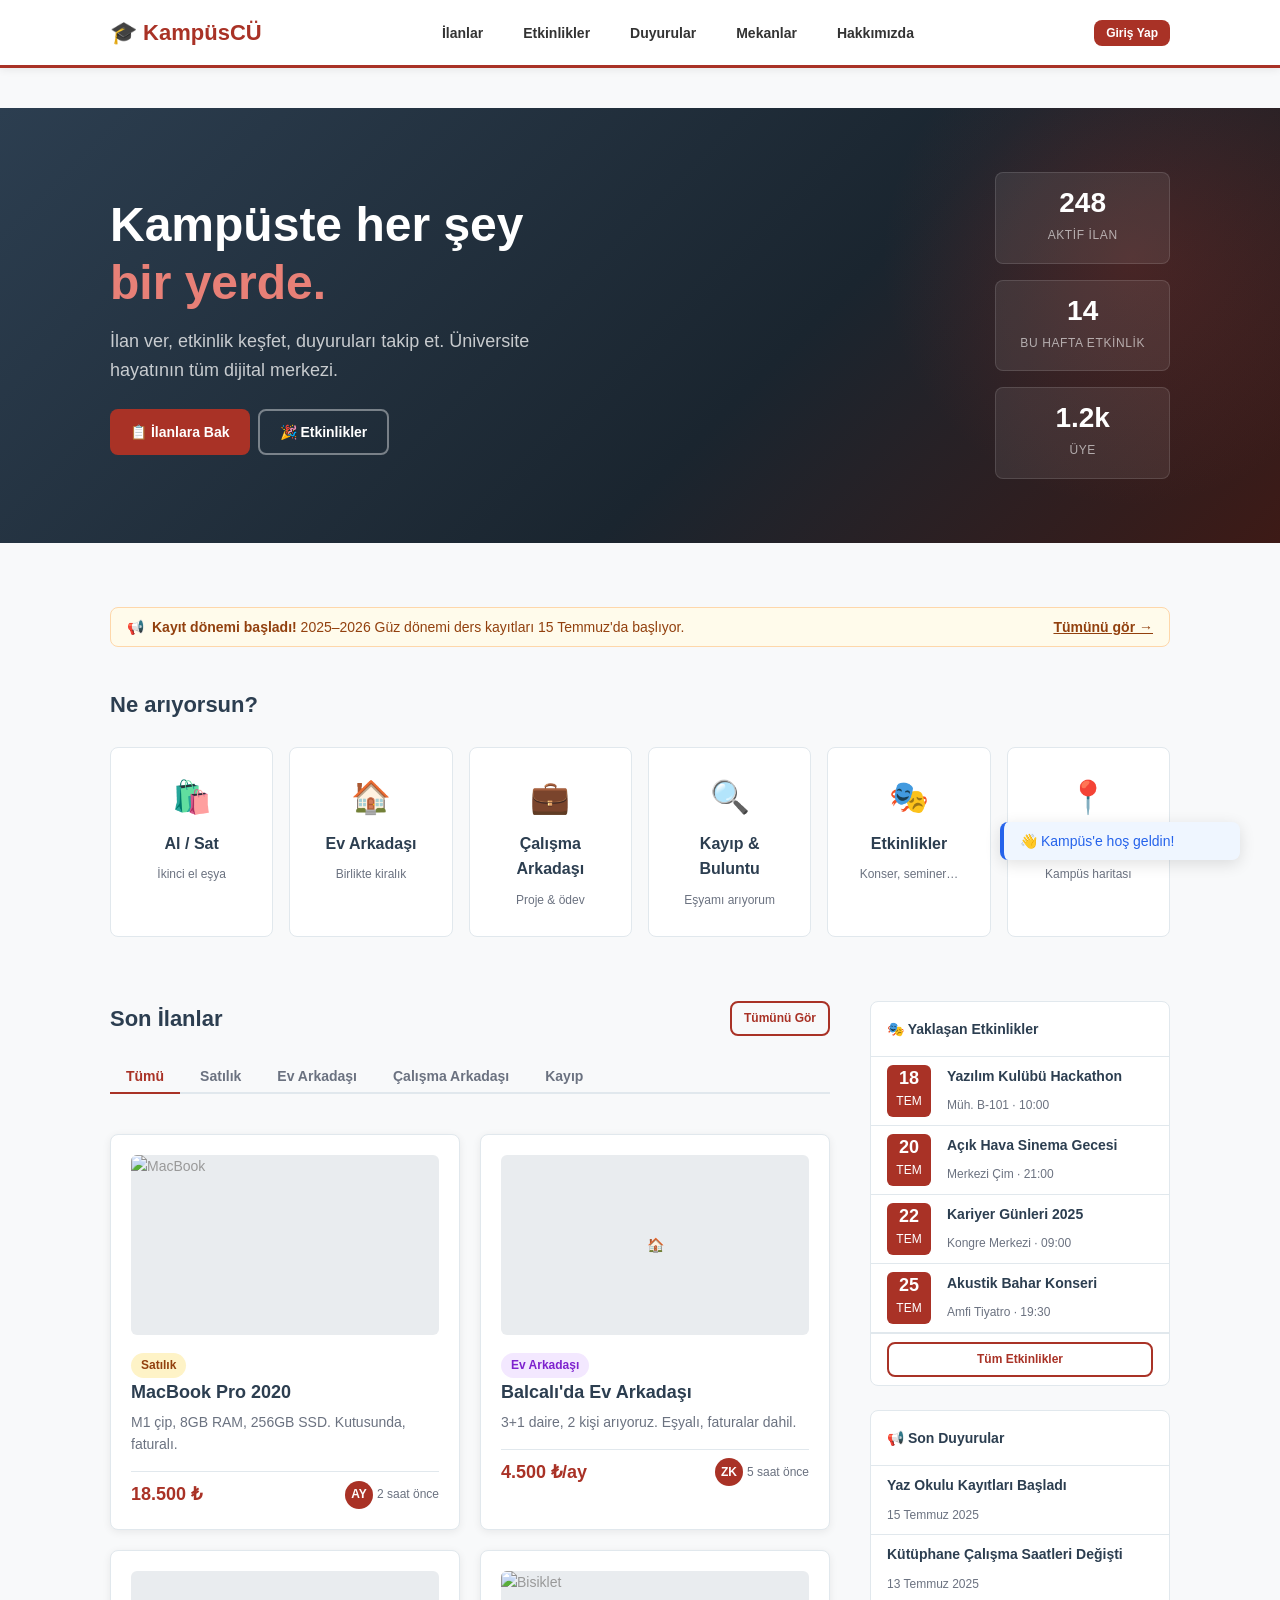
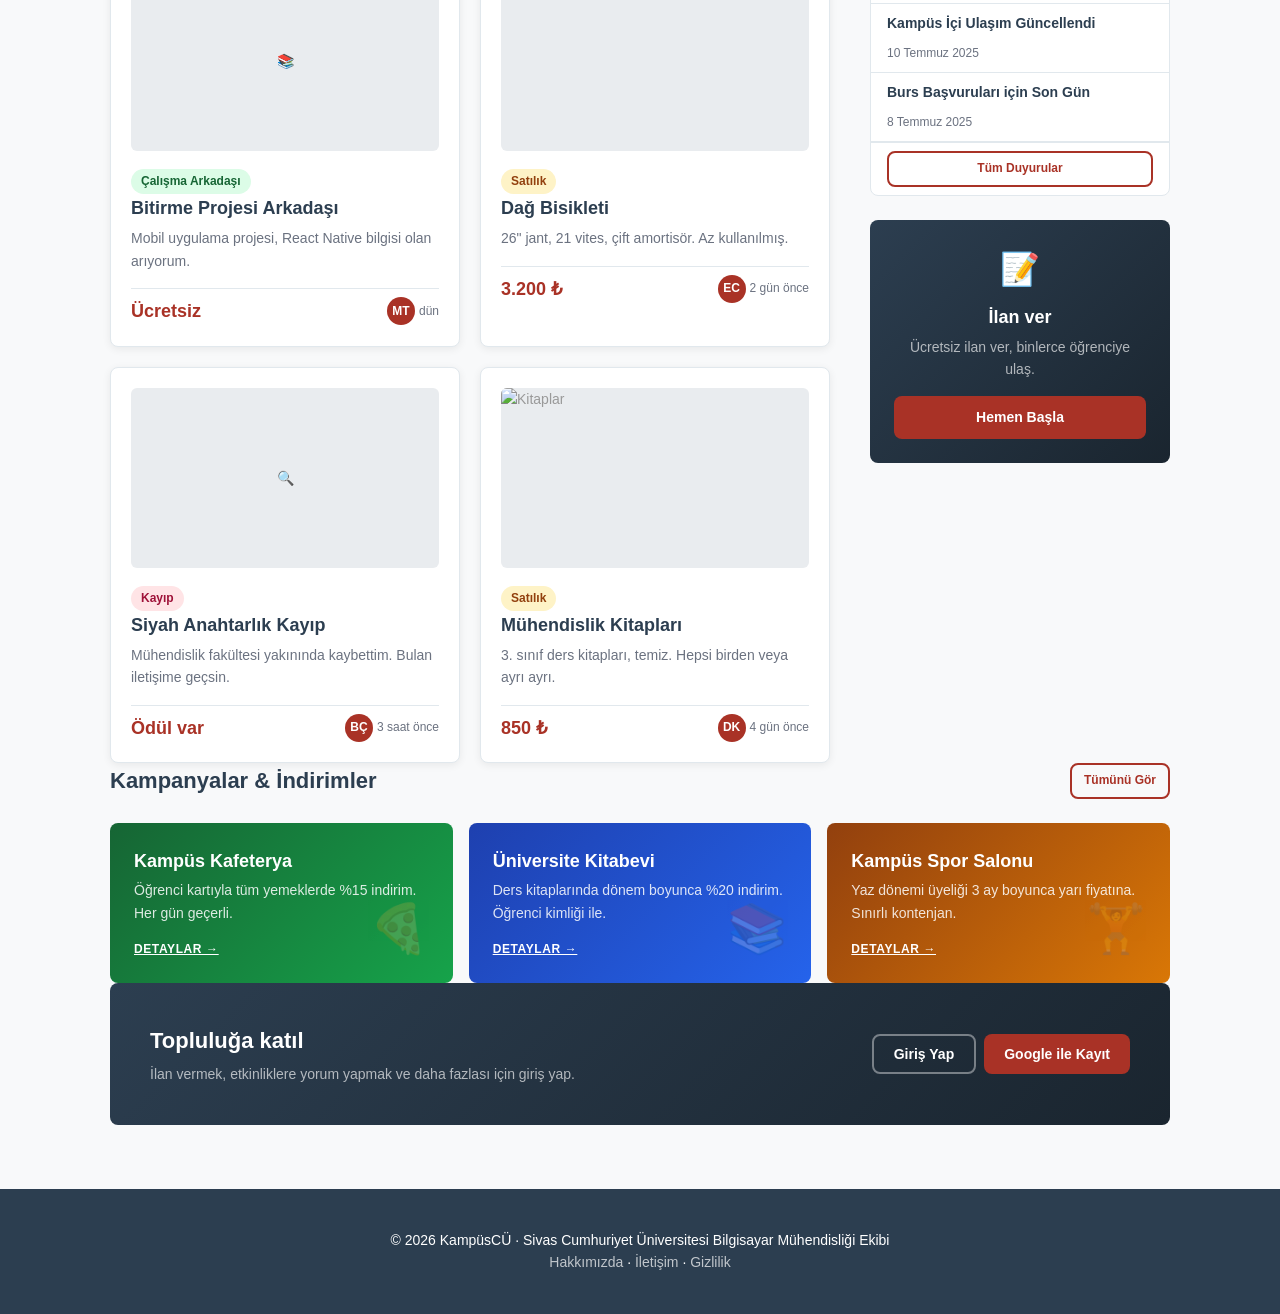
==== index.html @ 53d308a2 "Merge branch 'develop' into eren-etkinliklerSayfası" ====
<!DOCTYPE html>
<html lang="tr">
<head>
    <meta charset="UTF-8">
    <meta name="viewport" content="width=device-width, initial-scale=1.0">
    <title>Ana Sayfa — KampüsCÜ</title>

    <!-- CSS sırası önemli, değiştirme -->
    <link rel="stylesheet" href="css/variables.css">
    <link rel="stylesheet" href="css/base.css">
    <link rel="stylesheet" href="css/layout.css">
    <link rel="stylesheet" href="css/components.css">
    <link rel="stylesheet" href="css/index.css">
</head>
<body>

    <!-- ==================== NAVBAR ==================== -->
    <header class="header">
        <div class="container">
            <nav class="nav-icerik">
                <a href="index.html" class="nav-logo">🎓 KampüsCÜ</a>

                <ul class="nav-linkler" id="navMenu">
                    <li><a href="ads.html">İlanlar</a></li>
                    <li><a href="events.html">Etkinlikler</a></li>
                    <li><a href="announcements.html">Duyurular</a></li>
                    <li><a href="map.html">Mekanlar</a></li>
                    <li><a href="about.html">Hakkımızda</a></li>
                </ul>

                <!-- Giriş yapılmamış durum — auth.js bu alanı günceller -->
                <div class="nav-kullanici" id="navKullanici">
                    <button class="buton kucuk" onclick="modalAc('girisModal')">Giriş Yap</button>
                </div>

                <!-- Giriş yapılmış durum örneği (auth.js tarafından yazılır):
                <div class="nav-kullanici">
                    <div class="avatar kucuk">AY</div>
                    <a href="profile.html" class="buton ikincil kucuk">Profilim</a>
                </div>
                -->

                <button class="hamburger" id="hamburger" aria-label="Menüyü aç">☰</button>
            </nav>
        </div>
    </header>


    <!-- ==================== HERO (tam genişlik, container dışında) ==================== -->
    <section class="hero">
        <div class="container">
            <div class="hero-icerik">
                <div>
                    <h1 class="hero-baslik">
                        Kampüste her şey<br>
                        <span>bir yerde.</span>
                    </h1>
                    <p class="hero-aciklama">
                        İlan ver, etkinlik keşfet, duyuruları takip et.
                        Üniversite hayatının tüm dijital merkezi.
                    </p>
                    <div class="hero-butonlar">
                        <a href="ads.html" class="buton">📋 İlanlara Bak</a>
                        <a href="events.html" class="buton ikincil">🎉 Etkinlikler</a>
                    </div>
                </div>

                <div class="hero-istatistikler">
                    <div class="hero-stat">
                        <strong>248</strong>
                        <span>Aktif İlan</span>
                    </div>
                    <div class="hero-stat">
                        <strong>14</strong>
                        <span>Bu Hafta Etkinlik</span>
                    </div>
                    <div class="hero-stat">
                        <strong>1.2k</strong>
                        <span>Üye</span>
                    </div>
                </div>
            </div>
        </div>
    </section>


    <!-- ==================== ANA İÇERİK ==================== -->
    <main class="container">

        <!-- Duyuru bandı — önemli duyuru varsa js ile gösterilir -->
        <div class="duyuru-bandi" id="duyuruBandi">
            <span>📢</span>
            <span>
                <strong>Kayıt dönemi başladı!</strong>
                2025–2026 Güz dönemi ders kayıtları 15 Temmuz'da başlıyor.
            </span>
            <a href="announcements.html">Tümünü gör →</a>
        </div>

        <!-- ---- HIZLI ERİŞİM ---- -->
        <section>
            <div class="bolum-basligi">
                <h2>Ne arıyorsun?</h2>
            </div>

            <div class="hizli-erisim">
                <a href="ads.html?kategori=satis" class="hizli-kart">
                    <span class="hizli-kart-ikon">🛍️</span>
                    <strong class="hizli-kart-ad">Al / Sat</strong>
                    <span class="hizli-kart-aciklama">İkinci el eşya</span>
                </a>
                <a href="ads.html?kategori=ev-arkadas" class="hizli-kart">
                    <span class="hizli-kart-ikon">🏠</span>
                    <strong class="hizli-kart-ad">Ev Arkadaşı</strong>
                    <span class="hizli-kart-aciklama">Birlikte kiralık</span>
                </a>
                <a href="ads.html?kategori=is-arkadas" class="hizli-kart">
                    <span class="hizli-kart-ikon">💼</span>
                    <strong class="hizli-kart-ad">Çalışma Arkadaşı</strong>
                    <span class="hizli-kart-aciklama">Proje & ödev</span>
                </a>
                <a href="ads.html?kategori=kayip" class="hizli-kart">
                    <span class="hizli-kart-ikon">🔍</span>
                    <strong class="hizli-kart-ad">Kayıp & Buluntu</strong>
                    <span class="hizli-kart-aciklama">Eşyamı arıyorum</span>
                </a>
                <a href="events.html" class="hizli-kart">
                    <span class="hizli-kart-ikon">🎭</span>
                    <strong class="hizli-kart-ad">Etkinlikler</strong>
                    <span class="hizli-kart-aciklama">Konser, seminer…</span>
                </a>
                <a href="map.html" class="hizli-kart">
                    <span class="hizli-kart-ikon">📍</span>
                    <strong class="hizli-kart-ad">Mekanlar</strong>
                    <span class="hizli-kart-aciklama">Kampüs haritası</span>
                </a>
            </div>
        </section>

        <!-- ---- SON İLANLAR + KENAR ÇUBUĞU ---- -->
        <div class="duzey-kenar">

            <!-- SOL: SON İLANLAR -->
            <section>
                <div class="bolum-basligi">
                    <h2>Son İlanlar</h2>
                    <a href="ads.html" class="buton ikincil kucuk">Tümünü Gör</a>
                </div>

                <!-- Sekme filtresi -->
                <div class="sekme-grubu" id="ilanSekmeler">
                    <button class="sekme aktif" data-kategori="hepsi">Tümü</button>
                    <button class="sekme" data-kategori="satis">Satılık</button>
                    <button class="sekme" data-kategori="ev-arkadas">Ev Arkadaşı</button>
                    <button class="sekme" data-kategori="is-arkadas">Çalışma Arkadaşı</button>
                    <button class="sekme" data-kategori="kayip">Kayıp</button>
                </div>

                <!-- ilanlar.js bu ızgarayı Firestore'dan doldurur -->
                <div class="izgara-3" id="ilanListesi">

                    <!-- ÖRNEK: Fotoğraflı satılık -->
                    <div class="kart tiklanabilir">
                        <div class="kart-resim-alani">
                            <img src="https://placehold.co/400x200/e9ecef/999?text=Fotograf" alt="MacBook">
                        </div>
                        <span class="etiket satis">Satılık</span>
                        <h3 class="kart-baslik">MacBook Pro 2020</h3>
                        <p class="kart-metin">M1 çip, 8GB RAM, 256GB SSD. Kutusunda, faturalı.</p>
                        <div class="kart-alt">
                            <span class="fiyat-etiketi">18.500 ₺</span>
                            <div class="kart-kullanici">
                                <div class="avatar kucuk">AY</div>
                                <span class="kart-kullanici-zaman">2 saat önce</span>
                            </div>
                        </div>
                    </div>

                    <!-- ÖRNEK: Emoji placeholder'lı ev arkadaşı -->
                    <div class="kart tiklanabilir">
                        <div class="kart-resim-alani">🏠</div>
                        <span class="etiket ev-arkadas">Ev Arkadaşı</span>
                        <h3 class="kart-baslik">Balcalı'da Ev Arkadaşı</h3>
                        <p class="kart-metin">3+1 daire, 2 kişi arıyoruz. Eşyalı, faturalar dahil.</p>
                        <div class="kart-alt">
                            <span class="fiyat-etiketi">4.500 ₺/ay</span>
                            <div class="kart-kullanici">
                                <div class="avatar kucuk">ZK</div>
                                <span class="kart-kullanici-zaman">5 saat önce</span>
                            </div>
                        </div>
                    </div>

                    <!-- ÖRNEK: Çalışma arkadaşı -->
                    <div class="kart tiklanabilir">
                        <div class="kart-resim-alani">📚</div>
                        <span class="etiket is-arkadas">Çalışma Arkadaşı</span>
                        <h3 class="kart-baslik">Bitirme Projesi Arkadaşı</h3>
                        <p class="kart-metin">Mobil uygulama projesi, React Native bilgisi olan arıyorum.</p>
                        <div class="kart-alt">
                            <span class="fiyat-etiketi">Ücretsiz</span>
                            <div class="kart-kullanici">
                                <div class="avatar kucuk">MT</div>
                                <span class="kart-kullanici-zaman">dün</span>
                            </div>
                        </div>
                    </div>

                    <!-- ÖRNEK: Fotoğraflı satılık -->
                    <div class="kart tiklanabilir">
                        <div class="kart-resim-alani">
                            <img src="https://placehold.co/400x200/e9ecef/999?text=Fotograf" alt="Bisiklet">
                        </div>
                        <span class="etiket satis">Satılık</span>
                        <h3 class="kart-baslik">Dağ Bisikleti</h3>
                        <p class="kart-metin">26" jant, 21 vites, çift amortisör. Az kullanılmış.</p>
                        <div class="kart-alt">
                            <span class="fiyat-etiketi">3.200 ₺</span>
                            <div class="kart-kullanici">
                                <div class="avatar kucuk">EC</div>
                                <span class="kart-kullanici-zaman">2 gün önce</span>
                            </div>
                        </div>
                    </div>

                    <!-- ÖRNEK: Kayıp -->
                    <div class="kart tiklanabilir">
                        <div class="kart-resim-alani">🔍</div>
                        <span class="etiket kayip">Kayıp</span>
                        <h3 class="kart-baslik">Siyah Anahtarlık Kayıp</h3>
                        <p class="kart-metin">Mühendislik fakültesi yakınında kaybettim. Bulan iletişime geçsin.</p>
                        <div class="kart-alt">
                            <span class="fiyat-etiketi">Ödül var</span>
                            <div class="kart-kullanici">
                                <div class="avatar kucuk">BÇ</div>
                                <span class="kart-kullanici-zaman">3 saat önce</span>
                            </div>
                        </div>
                    </div>

                    <!-- ÖRNEK: Fotoğraflı satılık -->
                    <div class="kart tiklanabilir">
                        <div class="kart-resim-alani">
                            <img src="https://placehold.co/400x200/e9ecef/999?text=Fotograf" alt="Kitaplar">
                        </div>
                        <span class="etiket satis">Satılık</span>
                        <h3 class="kart-baslik">Mühendislik Kitapları</h3>
                        <p class="kart-metin">3. sınıf ders kitapları, temiz. Hepsi birden veya ayrı ayrı.</p>
                        <div class="kart-alt">
                            <span class="fiyat-etiketi">850 ₺</span>
                            <div class="kart-kullanici">
                                <div class="avatar kucuk">DK</div>
                                <span class="kart-kullanici-zaman">4 gün önce</span>
                            </div>
                        </div>
                    </div>

                </div><!-- /ilanListesi -->

                <!-- ilanlar.js gösterir/gizler -->
                <div class="yukleniyor" id="ilanYukleniyor" style="display:none;">
                    <div class="spinner"></div>
                </div>
                <div class="bos-durum" id="ilanBosDurum" style="display:none;">
                    <div class="bos-durum-ikon">📭</div>
                    <p>Bu kategoride henüz ilan yok.</p>
                </div>

            </section>


            <!-- SAĞ: KENAR ÇUBUĞU -->
            <aside class="kenar-cubugu">

                <!-- Yaklaşan etkinlikler -->
                <div class="kenar-blok">
                    <div class="kenar-blok-baslik">🎭 Yaklaşan Etkinlikler</div>

                    <a href="events.html" class="etkinlik-satir">
                        <div class="etkinlik-tarih-kutu">
                            <strong>18</strong><span>Tem</span>
                        </div>
                        <div class="etkinlik-bilgi">
                            <strong>Yazılım Kulübü Hackathon</strong>
                            <span>Müh. B-101 · 10:00</span>
                        </div>
                    </a>
                    <a href="events.html" class="etkinlik-satir">
                        <div class="etkinlik-tarih-kutu">
                            <strong>20</strong><span>Tem</span>
                        </div>
                        <div class="etkinlik-bilgi">
                            <strong>Açık Hava Sinema Gecesi</strong>
                            <span>Merkezi Çim · 21:00</span>
                        </div>
                    </a>
                    <a href="events.html" class="etkinlik-satir">
                        <div class="etkinlik-tarih-kutu">
                            <strong>22</strong><span>Tem</span>
                        </div>
                        <div class="etkinlik-bilgi">
                            <strong>Kariyer Günleri 2025</strong>
                            <span>Kongre Merkezi · 09:00</span>
                        </div>
                    </a>
                    <a href="events.html" class="etkinlik-satir">
                        <div class="etkinlik-tarih-kutu">
                            <strong>25</strong><span>Tem</span>
                        </div>
                        <div class="etkinlik-bilgi">
                            <strong>Akustik Bahar Konseri</strong>
                            <span>Amfi Tiyatro · 19:30</span>
                        </div>
                    </a>

                    <div class="kenar-blok-alt">
                        <a href="events.html" class="buton ikincil tam kucuk">Tüm Etkinlikler</a>
                    </div>
                </div>

                <!-- Son duyurular -->
                <div class="kenar-blok">
                    <div class="kenar-blok-baslik">📢 Son Duyurular</div>

                    <a href="announcements.html" class="duyuru-satir">
                        <strong>Yaz Okulu Kayıtları Başladı</strong>
                        <time>15 Temmuz 2025</time>
                    </a>
                    <a href="announcements.html" class="duyuru-satir">
                        <strong>Kütüphane Çalışma Saatleri Değişti</strong>
                        <time>13 Temmuz 2025</time>
                    </a>
                    <a href="announcements.html" class="duyuru-satir">
                        <strong>Kampüs İçi Ulaşım Güncellendi</strong>
                        <time>10 Temmuz 2025</time>
                    </a>
                    <a href="announcements.html" class="duyuru-satir">
                        <strong>Burs Başvuruları için Son Gün</strong>
                        <time>8 Temmuz 2025</time>
                    </a>

                    <div class="kenar-blok-alt">
                        <a href="announcements.html" class="buton ikincil tam kucuk">Tüm Duyurular</a>
                    </div>
                </div>

                <!-- İlan ver CTA -->
                <div class="kenar-cta">
                    <div class="kenar-cta-ikon">📝</div>
                    <h3>İlan ver</h3>
                    <p>Ücretsiz ilan ver, binlerce öğrenciye ulaş.</p>
                    <a href="ads.html" class="buton tam">Hemen Başla</a>
                </div>

            </aside>

        </div><!-- /duzey-kenar -->


        <!-- ---- KAMPANYALAR & İNDİRİMLER ---- -->
        <section>
            <div class="bolum-basligi">
                <h2>Kampanyalar & İndirimler</h2>
                <a href="announcements.html?kategori=indirim" class="buton ikincil kucuk">Tümünü Gör</a>
            </div>

            <div class="kampanya-izgarasi">
                <div class="kampanya-kart yesil" data-emoji="🍕">
                    <div>
                        <strong>Kampüs Kafeterya</strong>
                        <p>Öğrenci kartıyla tüm yemeklerde %15 indirim. Her gün geçerli.</p>
                    </div>
                    <a href="announcements.html">Detaylar →</a>
                </div>
                <div class="kampanya-kart mavi" data-emoji="📚">
                    <div>
                        <strong>Üniversite Kitabevi</strong>
                        <p>Ders kitaplarında dönem boyunca %20 indirim. Öğrenci kimliği ile.</p>
                    </div>
                    <a href="announcements.html">Detaylar →</a>
                </div>
                <div class="kampanya-kart turuncu" data-emoji="🏋️">
                    <div>
                        <strong>Kampüs Spor Salonu</strong>
                        <p>Yaz dönemi üyeliği 3 ay boyunca yarı fiyatına. Sınırlı kontenjan.</p>
                    </div>
                    <a href="announcements.html">Detaylar →</a>
                </div>
            </div>
        </section>


        <!-- ---- GİRİŞ YAPILMAMIŞ BANNER ---- -->
        <!-- auth.js giriş yapılınca: document.getElementById('girisBanner').style.display = 'none' -->
        <div class="giris-banner" id="girisBanner">
            <div>
                <h3>Topluluğa katıl</h3>
                <p>İlan vermek, etkinliklere yorum yapmak ve daha fazlası için giriş yap.</p>
            </div>
            <div class="giris-banner-butonlar">
                <button class="buton ikincil" onclick="modalAc('girisModal')">Giriş Yap</button>
                <button class="buton" onclick="modalAc('girisModal')">Google ile Kayıt</button>
            </div>
        </div>

    </main>


    <!-- ==================== FOOTER ==================== -->
    <footer class="footer">
        <div class="container">
            <p>© 2026 KampüsCÜ · Sivas Cumhuriyet Üniversitesi Bilgisayar Mühendisliği Ekibi</p>
            <p>
                <a href="about.html">Hakkımızda</a> ·
                <a href="#">İletişim</a> ·
                <a href="#">Gizlilik</a>
            </p>
        </div>
    </footer>


    <!-- Toast kapsayıcısı — ui.js kullanır -->
    <div class="toast-kapsayici" id="toastKapsayici"></div>


    <!-- ==================== GİRİŞ MODALİ ==================== -->
    <div class="modal-arkaplan" id="girisModal">
        <div class="modal-kutu">
            <button class="modal-kapat" onclick="modalKapat('girisModal')">✕</button>

            <h2>Giriş Yap</h2>
            <p class="kart-metin">Kampüs topluluğuna katıl</p>

            <button class="buton tam" id="googleGirisBtn">
                🔵 Google ile Devam Et
            </button>

            <p class="kart-metin" style="text-align:center; margin: var(--space-md) 0;">
                veya e-posta ile
            </p>

            <div class="form-alani">
                <label for="girisEmail">E-posta</label>
                <input type="email" id="girisEmail" placeholder="ornek@cu.edu.tr">
            </div>
            <div class="form-alani">
                <label for="girisSifre">Şifre</label>
                <input type="password" id="girisSifre" placeholder="••••••••">
            </div>

            <button class="buton tam" id="emailGirisBtn">Giriş Yap</button>

        </div>
    </div>


    <!-- ==================== JS ==================== -->
    <script src="js/firebase-config.js"></script>
    <script src="js/auth.js"></script>
    <script src="js/ui.js"></script>
    <script src="js/ilanlar.js"></script>

    <script>
        /* Hamburger — tüm sayfalarda aynı */
        document.getElementById('hamburger').addEventListener('click', () => {
            document.getElementById('navMenu').classList.toggle('acik');
        });

        /* Modal yardımcıları — ui.js hazır olunca oraya taşı */
        function modalAc(id) {
            document.getElementById(id).classList.add('acik');
        }
        function modalKapat(id) {
            document.getElementById(id).classList.remove('acik');
        }
        document.querySelectorAll('.modal-arkaplan').forEach(modal => {
            modal.addEventListener('click', function(e) {
                if (e.target === this) modalKapat(this.id);
            });
        });

        /* Sekme filtresi — ilanlar.js hazır olunca oraya taşı */
        document.querySelectorAll('#ilanSekmeler .sekme').forEach(sekme => {
            sekme.addEventListener('click', function() {
                document.querySelectorAll('#ilanSekmeler .sekme')
                    .forEach(s => s.classList.remove('aktif'));
                this.classList.add('aktif');
                /* ilanlar.js: filtrele(this.dataset.kategori) */
            });
        });

        /* Toast örneği — ui.js hazır olunca: toast('Hoş geldin!', 'bilgi') */
        window.addEventListener('load', () => {
            setTimeout(() => {
                const kapsayici = document.getElementById('toastKapsayici');
                const toast = document.createElement('div');
                toast.className = 'toast bilgi';
                toast.textContent = '👋 Kampüs\'e hoş geldin!';
                kapsayici.appendChild(toast);
                setTimeout(() => toast.remove(), 3500);
            }, 800);
        });
    </script>

</body>
</html>
---- css/variables.css ----
/* ============================================================
   variables.css — Tüm ekip buradan beslenecek, başka yerde
   sabit renk/boyut/boşluk değeri YAZILMAZ.
   ============================================================ */

:root {

    /* --- 1. RENK PALETİ --- */
    --ana-renk:          #A93226;   /* CÜ kırmızısı — buton, link, vurgu */
    --ana-renk-hover:    #8B1A10;   /* Hover durumu için koyu tonu */
    --koyu-renk:         #2C3E50;   /* Başlıklar ve footer */
    --metin-renk:        #333333;   /* Gövde metni */
    --metin-soluk:       #6B7280;   /* İkincil / yardımcı metin */
    --arkaplan:          #F8F9FA;   /* Sayfa arka planı */
    --kutu-arkaplan:     #FFFFFF;   /* Kart ve form arka planı */
    --kenarlik-renk:     #E1E8ED;   /* Çizgiler ve input kenarlıkları */

    /* Durum renkleri */
    --basari:            #16A34A;
    --hata:              #DC2626;
    --uyari:             #D97706;
    --bilgi:             #2563EB;

    /* Durum arka planları (toast/alert için) */
    --basari-bg:         #F0FDF4;
    --hata-bg:           #FEF2F2;
    --uyari-bg:          #FFFBEB;
    --bilgi-bg:          #EFF6FF;

    /* --- 2. TİPOGRAFİ SCALE --- */
    --text-xs:           0.75rem;   /* 12px — küçük etiket, zaman damgası */
    --text-sm:           0.875rem;  /* 14px — yardımcı metin, placeholder */
    --text-base:         1rem;      /* 16px — gövde metni */
    --text-lg:           1.125rem;  /* 18px — kart başlığı */
    --text-xl:           1.375rem;  /* 22px — bölüm başlığı */
    --text-2xl:          1.75rem;   /* 28px — sayfa başlığı */

    /* --- 3. BOŞLUK SCALE --- */
    --space-xs:          4px;
    --space-sm:          8px;
    --space-md:          16px;
    --space-lg:          24px;
    --space-xl:          40px;
    --space-2xl:         64px;

    /* --- 4. ÖLÇÜLER --- */
    --max-genislik:      1100px;
    --kutu-yari-cap:     8px;
    --standart-bosluk:   20px;      /* Geriye dönük uyumluluk için korundu */

    /* --- 5. EFEKTLER --- */
    --hafif-golge:       0 2px 8px rgba(0, 0, 0, 0.07);
    --orta-golge:        0 4px 16px rgba(0, 0, 0, 0.12);

    /* --- 6. GEÇİŞLER --- */
    --gecis:             0.2s ease;
}
---- css/base.css ----
/* ============================================================
   base.css — Reset ve global element stilleri
   ============================================================ */

* {
    margin: 0;
    padding: 0;
    box-sizing: border-box;
}

body {
    font-family: 'Segoe UI', Tahoma, Geneva, Verdana, sans-serif;
    background-color: var(--arkaplan);
    color: var(--metin-renk);
    font-size: var(--text-base);
    line-height: 1.6;
}

h1 { font-size: var(--text-2xl); color: var(--koyu-renk); margin-bottom: var(--space-sm); }
h2 { font-size: var(--text-xl);  color: var(--koyu-renk); margin-bottom: var(--space-sm); }
h3 { font-size: var(--text-lg);  color: var(--koyu-renk); margin-bottom: var(--space-sm); }

a {
    color: var(--ana-renk);
    text-decoration: none;
    transition: opacity var(--gecis);
}

a:hover {
    opacity: 0.75;
}

ul {
    list-style: none;
}

img {
    max-width: 100%;
    display: block;
}
---- css/layout.css ----
/* ============================================================
   layout.css — Navbar, Footer, Container, Grid yapıları
   ============================================================ */

/* --- CONTAINER --- */
.container {
    max-width: var(--max-genislik);
    margin: 0 auto;
    padding: 0 var(--standart-bosluk);
}

/* --- HEADER / NAVBAR --- */
.header {
    background-color: var(--kutu-arkaplan);
    border-bottom: 3px solid var(--ana-renk);
    padding: 15px 0;
    margin-bottom: var(--space-xl);
    box-shadow: var(--hafif-golge);
    position: sticky;
    top: 0;
    z-index: 100;
}

.nav-icerik {
    display: flex;
    justify-content: space-between;
    align-items: center;
    gap: var(--space-lg);
}

.nav-logo {
    font-size: var(--text-xl);
    font-weight: 700;
    color: var(--ana-renk);
    text-decoration: none;
}

.nav-linkler {
    display: flex;
    gap: var(--space-lg);
    align-items: center;
}

.nav-linkler a {
    color: var(--metin-renk);
    font-size: var(--text-sm);
    font-weight: 600;
    padding: var(--space-xs) var(--space-sm);
    border-radius: var(--kutu-yari-cap);
    transition: background-color var(--gecis), color var(--gecis);
}

.nav-linkler a:hover,
.nav-linkler a.aktif {
    background-color: var(--arkaplan);
    color: var(--ana-renk);
    opacity: 1;
}

.nav-kullanici {
    display: flex;
    align-items: center;
    gap: var(--space-sm);
}

/* --- FOOTER --- */
.footer {
    background-color: var(--koyu-renk);
    color: white;
    text-align: center;
    padding: var(--space-xl) 0;
    margin-top: var(--space-2xl);
    font-size: var(--text-sm);
}

.footer a {
    color: rgba(255, 255, 255, 0.7);
}

.footer a:hover {
    color: white;
    opacity: 1;
}

/* --- SAYFA BAŞLIĞI ALANI --- */
.sayfa-basligi {
    margin-bottom: var(--space-xl);
}

.sayfa-basligi h1 {
    margin-bottom: var(--space-xs);
}

.sayfa-basligi p {
    color: var(--metin-soluk);
    font-size: var(--text-sm);
}

/* --- IZGARA SİSTEMİ --- */

/* 3'lü kart ızgarası — ilanlar, etkinlikler */
.izgara-3 {
    display: grid;
    grid-template-columns: repeat(auto-fit, minmax(280px, 1fr));
    gap: var(--standart-bosluk);
}

/* 2'li ızgara — duyurular */
.izgara-2 {
    display: grid;
    grid-template-columns: repeat(auto-fit, minmax(360px, 1fr));
    gap: var(--standart-bosluk);
}

/* Yan yana iki kolon: içerik + kenar çubuğu */
.duzey-kenar {
    display: grid;
    grid-template-columns: 1fr 300px;
    gap: var(--space-xl);
    align-items: start;
}

/* Eski isim, geriye dönük uyumluluk */
.ilan-izgarasi {
    display: grid;
    grid-template-columns: repeat(auto-fit, minmax(280px, 1fr));
    gap: var(--standart-bosluk);
}

/* --- RESPONSIVE --- */
@media (max-width: 768px) {
    .nav-linkler {
        display: none; /* Mobil menü JS ile açılır */
    }

    .nav-linkler.acik {
        display: flex;
        flex-direction: column;
        position: absolute;
        top: 100%;
        left: 0;
        right: 0;
        background-color: var(--kutu-arkaplan);
        padding: var(--space-md);
        box-shadow: var(--orta-golge);
        border-top: 1px solid var(--kenarlik-renk);
    }

    .duzey-kenar {
        grid-template-columns: 1fr;
    }

    .hamburger {
        display: block;
    }
}

/* Hamburger butonu masaüstünde gizli */
.hamburger {
    display: none;
    background: none;
    border: none;
    cursor: pointer;
    font-size: var(--text-xl);
    color: var(--metin-renk);
}
---- css/components.css ----
/* ============================================================
   components.css — Paylaşılan bileşenler
   Yeni bileşen eklemek için ekip lideriyle konuş.
   ============================================================ */


/* ---- 1. KART ---- */
.kart {
    background-color: var(--kutu-arkaplan);
    border-radius: var(--kutu-yari-cap);
    padding: var(--standart-bosluk);
    box-shadow: var(--hafif-golge);
    border: 1px solid var(--kenarlik-renk);
    transition: box-shadow var(--gecis), transform var(--gecis);
}

.kart:hover {
    box-shadow: var(--orta-golge);
    transform: translateY(-2px);
}

/* Tıklanabilir kart */
.kart.tiklanabilir {
    cursor: pointer;
}

/* Resim alanı — fotoğraf yoksa gri placeholder gösterir */
.kart-resim-alani {
    width: 100%;
    height: 180px;
    background-color: #E9ECEF;
    border-radius: calc(var(--kutu-yari-cap) - 2px);
    margin-bottom: var(--space-md);
    display: flex;
    align-items: center;
    justify-content: center;
    color: #999;
    font-size: var(--text-sm);
    overflow: hidden;
}

.kart-resim-alani img {
    width: 100%;
    height: 100%;
    object-fit: cover;
}

.kart-baslik {
    font-size: var(--text-lg);
    font-weight: 600;
    color: var(--koyu-renk);
    margin-bottom: var(--space-xs);
}

.kart-metin {
    font-size: var(--text-sm);
    color: var(--metin-soluk);
    margin-bottom: var(--space-sm);
}

.kart-alt {
    display: flex;
    justify-content: space-between;
    align-items: center;
    margin-top: var(--space-md);
    padding-top: var(--space-sm);
    border-top: 1px solid var(--kenarlik-renk);
}

.fiyat-etiketi {
    font-size: var(--text-lg);
    font-weight: 700;
    color: var(--ana-renk);
}


/* ---- 2. BUTON ---- */
.buton {
    display: inline-flex;
    align-items: center;
    justify-content: center;
    gap: var(--space-xs);
    background-color: var(--ana-renk);
    color: white;
    padding: 10px 20px;
    border: none;
    border-radius: var(--kutu-yari-cap);
    cursor: pointer;
    font-weight: 600;
    font-size: var(--text-sm);
    font-family: inherit;
    transition: background-color var(--gecis);
    text-decoration: none;
}

.buton:hover {
    background-color: var(--ana-renk-hover);
    color: white;
    opacity: 1;
}

/* Tam genişlik */
.buton.tam {
    width: 100%;
}

/* İkincil / outline */
.buton.ikincil {
    background-color: transparent;
    color: var(--ana-renk);
    border: 2px solid var(--ana-renk);
}

.buton.ikincil:hover {
    background-color: var(--ana-renk);
    color: white;
}

/* Soluk / tehlike */
.buton.tehlike {
    background-color: var(--hata);
}

.buton.tehlike:hover {
    background-color: #B91C1C;
}

/* Küçük buton */
.buton.kucuk {
    padding: 6px 12px;
    font-size: var(--text-xs);
}


/* ---- 3. FORM ---- */
.form-alani {
    margin-bottom: var(--space-md);
}

.form-alani label {
    display: block;
    font-weight: 600;
    font-size: var(--text-sm);
    margin-bottom: var(--space-xs);
    color: var(--koyu-renk);
}

.form-alani input,
.form-alani select,
.form-alani textarea {
    width: 100%;
    padding: 10px 14px;
    border: 1px solid var(--kenarlik-renk);
    border-radius: var(--kutu-yari-cap);
    font-family: inherit;
    font-size: var(--text-base);
    color: var(--metin-renk);
    background-color: var(--kutu-arkaplan);
    transition: border-color var(--gecis);
    outline: none;
}

.form-alani input:focus,
.form-alani select:focus,
.form-alani textarea:focus {
    border-color: var(--ana-renk);
}

.form-alani textarea {
    resize: vertical;
    min-height: 100px;
}

/* Hata durumu */
.form-alani.hata input,
.form-alani.hata select,
.form-alani.hata textarea {
    border-color: var(--hata);
}

.form-alani .hata-mesaj {
    font-size: var(--text-xs);
    color: var(--hata);
    margin-top: var(--space-xs);
}


/* ---- 4. ETİKET (BADGE) ---- */
.etiket {
    display: inline-block;
    padding: 3px 10px;
    border-radius: 20px;
    font-size: var(--text-xs);
    font-weight: 600;
}

.etiket.satis      { background-color: #FEF3C7; color: #92400E; }
.etiket.kiralik    { background-color: #E0F2FE; color: #0369A1; }
.etiket.ev-arkadas { background-color: #F3E8FF; color: #7E22CE; }
.etiket.is-arkadas { background-color: #DCFCE7; color: #166534; }
.etiket.kayip      { background-color: #FFE4E6; color: #9F1239; }
.etiket.etkinlik   { background-color: #FFF7ED; color: #C2410C; }
.etiket.duyuru     { background-color: #EFF6FF; color: #1E40AF; }
.etiket.indirim    { background-color: #F0FDF4; color: #15803D; }


/* ---- 5. AVATAR ---- */
.avatar {
    width: 40px;
    height: 40px;
    border-radius: 50%;
    background-color: var(--ana-renk);
    color: white;
    display: flex;
    align-items: center;
    justify-content: center;
    font-weight: 700;
    font-size: var(--text-sm);
    overflow: hidden;
    flex-shrink: 0;
}

.avatar img {
    width: 100%;
    height: 100%;
    object-fit: cover;
}

.avatar.kucuk {
    width: 28px;
    height: 28px;
    font-size: var(--text-xs);
}

.avatar.buyuk {
    width: 60px;
    height: 60px;
    font-size: var(--text-xl);
}


/* ---- 6. SEKME (TAB) ---- */
.sekme-grubu {
    display: flex;
    gap: var(--space-xs);
    border-bottom: 2px solid var(--kenarlik-renk);
    margin-bottom: var(--space-xl);
    flex-wrap: wrap;
}

.sekme {
    padding: var(--space-sm) var(--space-md);
    background: none;
    border: none;
    font-family: inherit;
    font-size: var(--text-sm);
    font-weight: 600;
    color: var(--metin-soluk);
    cursor: pointer;
    border-bottom: 2px solid transparent;
    margin-bottom: -2px;
    transition: color var(--gecis), border-color var(--gecis);
}

.sekme:hover {
    color: var(--koyu-renk);
}

.sekme.aktif {
    color: var(--ana-renk);
    border-bottom-color: var(--ana-renk);
}


/* ---- 7. MODAL ---- */
.modal-arkaplan {
    display: none;
    position: fixed;
    inset: 0;
    background-color: rgba(0, 0, 0, 0.45);
    z-index: 200;
    align-items: center;
    justify-content: center;
    padding: var(--space-md);
}

.modal-arkaplan.acik {
    display: flex;
}

.modal-kutu {
    background-color: var(--kutu-arkaplan);
    border-radius: calc(var(--kutu-yari-cap) * 2);
    padding: var(--space-xl);
    width: 100%;
    max-width: 500px;
    max-height: 90vh;
    overflow-y: auto;
    position: relative;
    box-shadow: var(--orta-golge);
}

.modal-kapat {
    position: absolute;
    top: var(--space-md);
    right: var(--space-md);
    background: none;
    border: none;
    font-size: var(--text-xl);
    cursor: pointer;
    color: var(--metin-soluk);
    line-height: 1;
}

.modal-kapat:hover {
    color: var(--metin-renk);
}


/* ---- 8. TOAST BİLDİRİMİ ---- */
.toast-kapsayici {
    position: fixed;
    bottom: var(--space-xl);
    right: var(--space-xl);
    z-index: 300;
    display: flex;
    flex-direction: column;
    gap: var(--space-sm);
}

.toast {
    display: flex;
    align-items: center;
    gap: var(--space-sm);
    padding: var(--space-sm) var(--space-md);
    border-radius: var(--kutu-yari-cap);
    font-size: var(--text-sm);
    font-weight: 500;
    box-shadow: var(--orta-golge);
    animation: toast-gir 0.3s ease;
    min-width: 240px;
    max-width: 360px;
}

.toast.basari { background-color: var(--basari-bg); color: var(--basari); border-left: 4px solid var(--basari); }
.toast.hata   { background-color: var(--hata-bg);   color: var(--hata);   border-left: 4px solid var(--hata);   }
.toast.uyari  { background-color: var(--uyari-bg);  color: var(--uyari);  border-left: 4px solid var(--uyari);  }
.toast.bilgi  { background-color: var(--bilgi-bg);  color: var(--bilgi);  border-left: 4px solid var(--bilgi);  }

@keyframes toast-gir {
    from { opacity: 0; transform: translateX(20px); }
    to   { opacity: 1; transform: translateX(0);    }
}


/* ---- 9. ARAMA ÇUBUĞU ---- */
.arama-kutusu {
    display: flex;
    align-items: center;
    border: 1px solid var(--kenarlik-renk);
    border-radius: var(--kutu-yari-cap);
    overflow: hidden;
    background-color: var(--kutu-arkaplan);
    transition: border-color var(--gecis);
}

.arama-kutusu:focus-within {
    border-color: var(--ana-renk);
}

.arama-kutusu input {
    border: none;
    padding: 10px 14px;
    font-family: inherit;
    font-size: var(--text-sm);
    flex: 1;
    outline: none;
    background: transparent;
}

.arama-kutusu button {
    background-color: var(--ana-renk);
    border: none;
    color: white;
    padding: 10px 16px;
    cursor: pointer;
    font-size: var(--text-base);
    transition: background-color var(--gecis);
}

.arama-kutusu button:hover {
    background-color: var(--ana-renk-hover);
}


/* ---- 10. BOŞ DURUM ---- */
.bos-durum {
    text-align: center;
    padding: var(--space-2xl) var(--space-lg);
    color: var(--metin-soluk);
}

.bos-durum-ikon {
    font-size: 3rem;
    margin-bottom: var(--space-md);
}

.bos-durum p {
    font-size: var(--text-base);
}


/* ---- 11. YÜKLENİYOR SPİNNER ---- */
.yukleniyor {
    display: flex;
    justify-content: center;
    align-items: center;
    padding: var(--space-2xl);
}

.spinner {
    width: 36px;
    height: 36px;
    border: 3px solid var(--kenarlik-renk);
    border-top-color: var(--ana-renk);
    border-radius: 50%;
    animation: don 0.7s linear infinite;
}

@keyframes don {
    to { transform: rotate(360deg); }
}


/* ---- 12. BÖLÜM BAŞLIĞI ---- */
.bolum-basligi {
    display: flex;
    justify-content: space-between;
    align-items: center;
    margin-bottom: var(--space-lg);
}

.bolum-basligi h2 {
    margin-bottom: 0;
}
---- css/index.css ----
/* ============================================================
   index.css — Sadece ana sayfaya özel stiller
   components.css veya layout.css'de olan bir şeyi BURAYA YAZMA.
   ============================================================ */

/* ----- HERO ----- */
.hero {
    background: linear-gradient(135deg, var(--koyu-renk) 0%, #1a252f 60%, #3d1a16 100%);
    color: white;
    padding: var(--space-2xl) 0;
    margin-bottom: var(--space-2xl);
    position: relative;
    overflow: hidden;
}

.hero::before {
    content: '';
    position: absolute;
    width: 500px;
    height: 500px;
    border-radius: 50%;
    background: radial-gradient(circle, rgba(169,50,38,0.25) 0%, transparent 70%);
    top: -100px;
    right: -100px;
    pointer-events: none;
}

.hero-icerik {
    position: relative;
    display: grid;
    grid-template-columns: 1fr auto;
    align-items: center;
    gap: var(--space-xl);
}

.hero-baslik {
    font-size: clamp(2rem, 4vw, 3rem);
    color: white;
    margin-bottom: var(--space-md);
    line-height: 1.2;
}

.hero-baslik span {
    color: #E88077;
}

.hero-aciklama {
    font-size: var(--text-lg);
    color: rgba(255,255,255,0.75);
    max-width: 480px;
    margin-bottom: var(--space-lg);
}

.hero-butonlar {
    display: flex;
    gap: var(--space-sm);
    flex-wrap: wrap;
}

/* Hero butonları beyaz zemin yerine koyu zemin üzerinde */
.hero-butonlar .buton.ikincil {
    border-color: rgba(255,255,255,0.4);
    color: white;
}

.hero-butonlar .buton.ikincil:hover {
    background-color: rgba(255,255,255,0.12);
    color: white;
}

.hero-istatistikler {
    display: flex;
    flex-direction: column;
    gap: var(--space-md);
}

.hero-stat {
    background: rgba(255,255,255,0.08);
    border: 1px solid rgba(255,255,255,0.12);
    border-radius: var(--kutu-yari-cap);
    padding: var(--space-md) var(--space-lg);
    text-align: center;
    min-width: 120px;
}

.hero-stat strong {
    display: block;
    font-size: var(--text-2xl);
    color: white;
    line-height: 1;
    margin-bottom: var(--space-xs);
}

.hero-stat span {
    font-size: var(--text-xs);
    color: rgba(255,255,255,0.6);
    text-transform: uppercase;
    letter-spacing: 0.05em;
}

/* ----- DUYURU BANDI ----- */
.duyuru-bandi {
    background-color: var(--uyari-bg);
    border: 1px solid #FED7AA;
    border-radius: var(--kutu-yari-cap);
    padding: var(--space-sm) var(--space-md);
    display: flex;
    align-items: center;
    gap: var(--space-sm);
    margin-bottom: var(--space-xl);
    font-size: var(--text-sm);
    color: #92400E;
}

.duyuru-bandi a {
    color: #92400E;
    font-weight: 600;
    text-decoration: underline;
    margin-left: auto;
    flex-shrink: 0;
}

/* ----- HIZLI ERİŞİM ----- */
.hizli-erisim {
    display: grid;
    grid-template-columns: repeat(auto-fit, minmax(160px, 1fr));
    gap: var(--space-md);
    margin-bottom: var(--space-2xl);
}

.hizli-kart {
    background-color: var(--kutu-arkaplan);
    border: 1px solid var(--kenarlik-renk);
    border-radius: var(--kutu-yari-cap);
    padding: var(--space-lg);
    text-align: center;
    text-decoration: none;
    color: var(--metin-renk);
    transition: box-shadow var(--gecis), transform var(--gecis), border-color var(--gecis);
    display: block;
}

.hizli-kart:hover {
    box-shadow: var(--orta-golge);
    transform: translateY(-3px);
    border-color: var(--ana-renk);
    color: var(--metin-renk);
    opacity: 1;
}

.hizli-kart-ikon {
    font-size: 2rem;
    margin-bottom: var(--space-sm);
    display: block;
}

.hizli-kart-ad {
    display: block;
    font-size: var(--text-base);
    font-weight: 600;
    margin-bottom: var(--space-xs);
    color: var(--koyu-renk);
}

.hizli-kart-aciklama {
    font-size: var(--text-xs);
    color: var(--metin-soluk);
}

/* ----- KENAR ÇUBUĞU ----- */
.kenar-cubugu {
    display: flex;
    flex-direction: column;
    gap: var(--space-lg);
}

.kenar-blok {
    background-color: var(--kutu-arkaplan);
    border: 1px solid var(--kenarlik-renk);
    border-radius: var(--kutu-yari-cap);
    overflow: hidden;
}

.kenar-blok-baslik {
    padding: var(--space-md);
    border-bottom: 1px solid var(--kenarlik-renk);
    font-weight: 700;
    font-size: var(--text-sm);
    color: var(--koyu-renk);
}

.kenar-blok-alt {
    padding: var(--space-sm) var(--space-md);
    border-top: 1px solid var(--kenarlik-renk);
}

/* Etkinlik satırı */
.etkinlik-satir {
    display: flex;
    gap: var(--space-md);
    padding: var(--space-sm) var(--space-md);
    border-bottom: 1px solid var(--kenarlik-renk);
    text-decoration: none;
    color: var(--metin-renk);
    transition: background-color var(--gecis);
}

.etkinlik-satir:last-child {
    border-bottom: none;
}

.etkinlik-satir:hover {
    background-color: var(--arkaplan);
    opacity: 1;
}

.etkinlik-tarih-kutu {
    background-color: var(--ana-renk);
    color: white;
    border-radius: calc(var(--kutu-yari-cap) - 2px);
    padding: var(--space-xs) var(--space-sm);
    text-align: center;
    min-width: 44px;
    flex-shrink: 0;
}

.etkinlik-tarih-kutu strong {
    display: block;
    font-size: var(--text-lg);
    line-height: 1;
    color: white;
}

.etkinlik-tarih-kutu span {
    font-size: var(--text-xs);
    text-transform: uppercase;
}

.etkinlik-bilgi strong {
    display: block;
    font-size: var(--text-sm);
    font-weight: 600;
    color: var(--koyu-renk);
    margin-bottom: var(--space-xs);
}

.etkinlik-bilgi span {
    font-size: var(--text-xs);
    color: var(--metin-soluk);
}

/* Duyuru satırı */
.duyuru-satir {
    padding: var(--space-sm) var(--space-md);
    border-bottom: 1px solid var(--kenarlik-renk);
    display: block;
    text-decoration: none;
    transition: background-color var(--gecis);
}

.duyuru-satir:last-child {
    border-bottom: none;
}

.duyuru-satir:hover {
    background-color: var(--arkaplan);
    opacity: 1;
}

.duyuru-satir strong {
    display: block;
    font-size: var(--text-sm);
    color: var(--koyu-renk);
    font-weight: 600;
    margin-bottom: var(--space-xs);
}

.duyuru-satir time {
    font-size: var(--text-xs);
    color: var(--metin-soluk);
}

/* Kenar CTA kutusu */
.kenar-cta {
    background: linear-gradient(135deg, var(--koyu-renk), #1a252f);
    border-radius: var(--kutu-yari-cap);
    padding: var(--space-lg);
    text-align: center;
    border: none;
}

.kenar-cta-ikon {
    font-size: 2rem;
    margin-bottom: var(--space-sm);
}

.kenar-cta h3 {
    color: white;
    margin-bottom: var(--space-xs);
}

.kenar-cta p {
    font-size: var(--text-sm);
    color: rgba(255,255,255,0.65);
    margin-bottom: var(--space-md);
}

/* ----- KAMPANYALAR ----- */
.kampanya-izgarasi {
    display: grid;
    grid-template-columns: repeat(auto-fit, minmax(260px, 1fr));
    gap: var(--space-md);
}

.kampanya-kart {
    border-radius: var(--kutu-yari-cap);
    padding: var(--space-lg);
    color: white;
    position: relative;
    overflow: hidden;
    min-height: 120px;
    display: flex;
    flex-direction: column;
    justify-content: space-between;
}

.kampanya-kart::after {
    content: attr(data-emoji);
    position: absolute;
    right: var(--space-lg);
    bottom: var(--space-md);
    font-size: 3rem;
    opacity: 0.2;
}

.kampanya-kart.yesil   { background: linear-gradient(135deg, #166534, #16a34a); }
.kampanya-kart.mavi    { background: linear-gradient(135deg, #1e40af, #2563eb); }
.kampanya-kart.turuncu { background: linear-gradient(135deg, #92400e, #d97706); }

.kampanya-kart strong {
    display: block;
    font-size: var(--text-lg);
    font-weight: 700;
    margin-bottom: var(--space-xs);
    color: white;
}

.kampanya-kart p {
    font-size: var(--text-sm);
    opacity: 0.85;
    margin-bottom: var(--space-md);
}

.kampanya-kart a {
    color: white;
    font-size: var(--text-xs);
    font-weight: 700;
    text-transform: uppercase;
    letter-spacing: 0.05em;
    text-decoration: underline;
}

/* ----- GİRİŞ BANNER ----- */
.giris-banner {
    background: linear-gradient(135deg, var(--koyu-renk), #1a252f);
    border-radius: var(--kutu-yari-cap);
    padding: var(--space-xl);
    color: white;
    display: flex;
    justify-content: space-between;
    align-items: center;
    gap: var(--space-lg);
    margin-bottom: var(--space-2xl);
}

.giris-banner h3 {
    color: white;
    font-size: var(--text-xl);
    margin-bottom: var(--space-xs);
}

.giris-banner p {
    font-size: var(--text-sm);
    color: rgba(255,255,255,0.65);
}

.giris-banner-butonlar {
    display: flex;
    gap: var(--space-sm);
    flex-shrink: 0;
}

.giris-banner-butonlar .buton.ikincil {
    border-color: rgba(255,255,255,0.4);
    color: white;
}

.giris-banner-butonlar .buton.ikincil:hover {
    background-color: rgba(255,255,255,0.12);
    color: white;
}

/* ----- KART ALT — KULLANICI BİLGİSİ ----- */
.kart-kullanici {
    display: flex;
    align-items: center;
    gap: var(--space-xs);
}

.kart-kullanici-zaman {
    font-size: var(--text-xs);
    color: var(--metin-soluk);
}

/* ----- RESPONSIVE ----- */
@media (max-width: 900px) {
    .hero-icerik {
        grid-template-columns: 1fr;
    }

    .hero-istatistikler {
        flex-direction: row;
    }

    .giris-banner {
        flex-direction: column;
        text-align: center;
    }
}

@media (max-width: 600px) {
    .hero-istatistikler {
        display: none;
    }

    .hizli-erisim {
        grid-template-columns: repeat(2, 1fr);
    }

    .giris-banner-butonlar {
        flex-direction: column;
        width: 100%;
    }
}
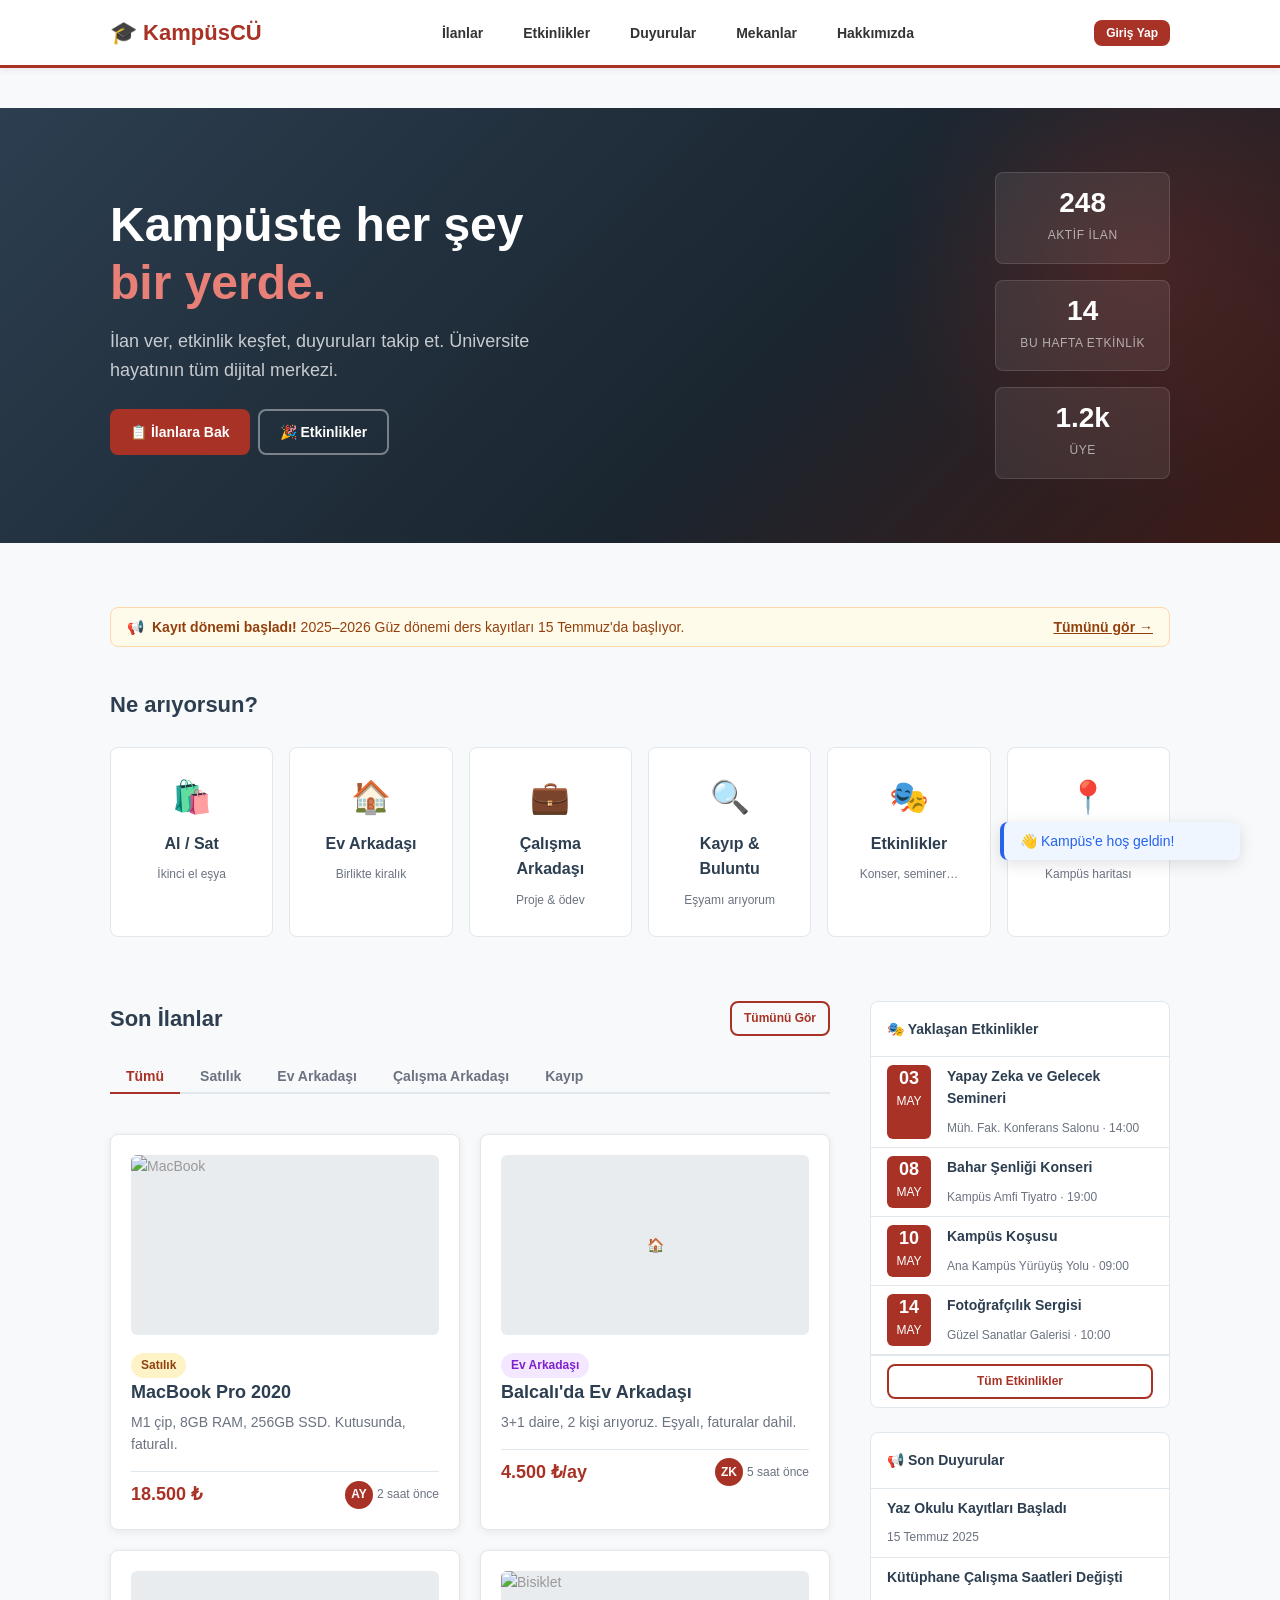
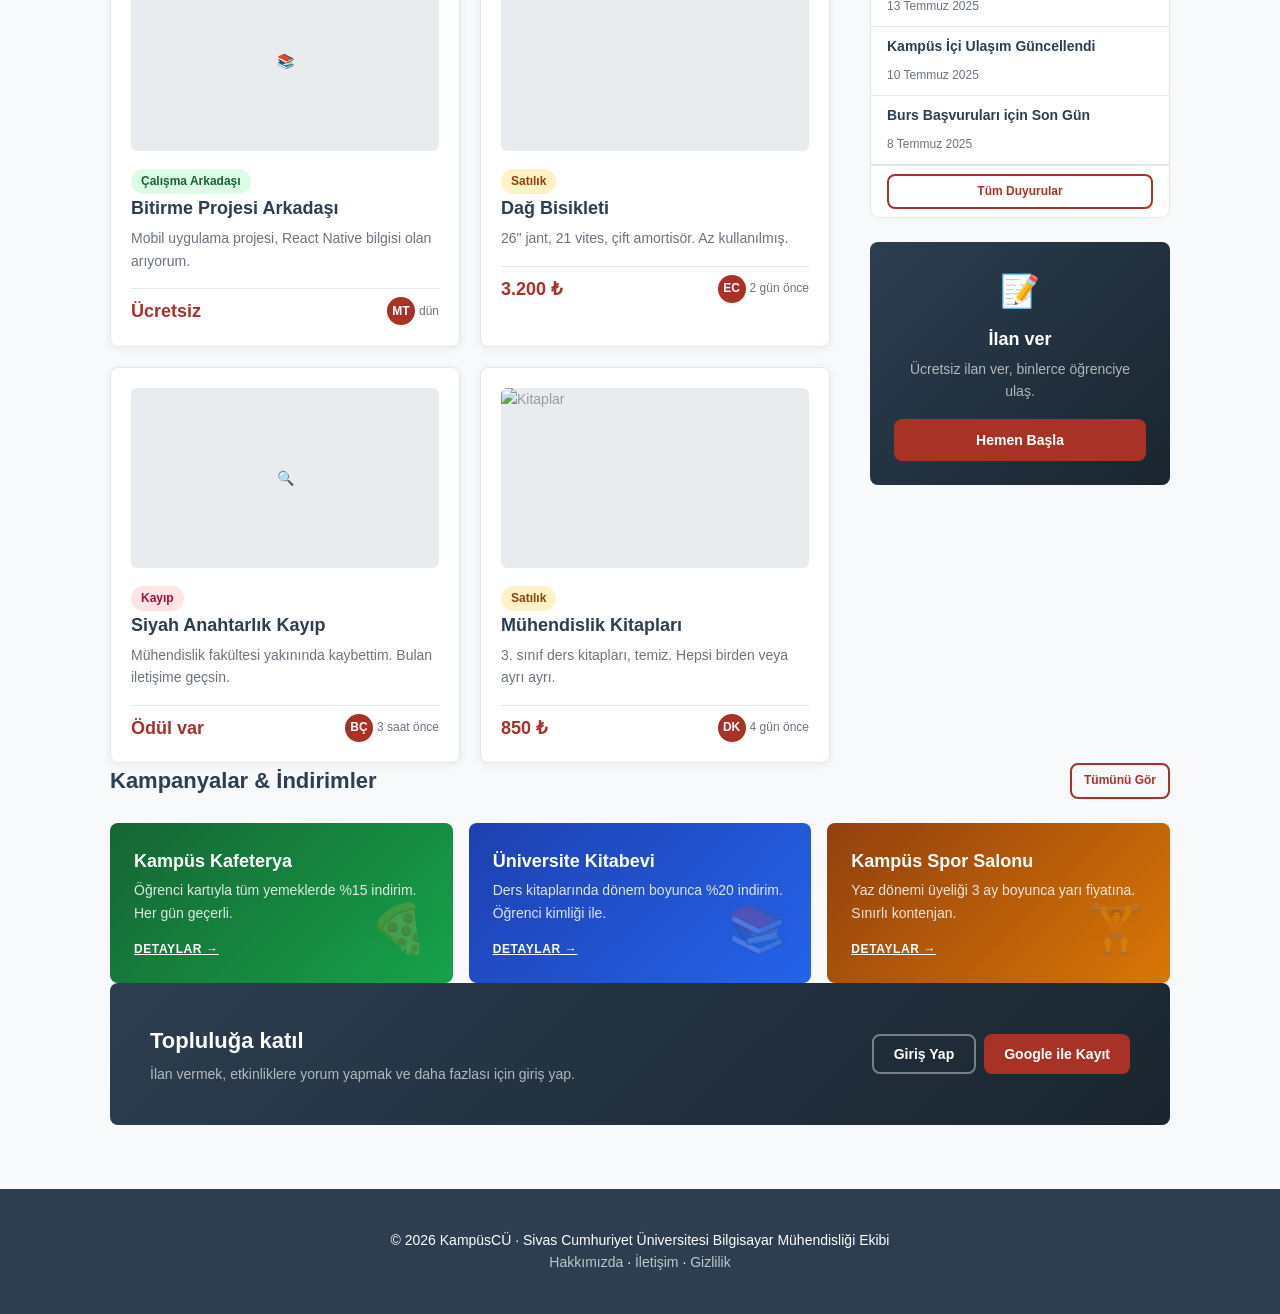
==== commit fbb4fcee: "Etkinlikler sayfası tamamlandı ve ortak STILGUIDE yapısına uyarlandı" ====
--- a/index.html
+++ b/index.html
@@ -22,7 +22,7 @@
 
                 <ul class="nav-linkler" id="navMenu">
                     <li><a href="ads.html">İlanlar</a></li>
-                    <li><a href="events.html">Etkinlikler</a></li>
+                    <li><a href="pages/events.html">Etkinlikler</a></li>
                     <li><a href="announcements.html">Duyurular</a></li>
                     <li><a href="map.html">Mekanlar</a></li>
                     <li><a href="about.html">Hakkımızda</a></li>
@@ -61,7 +61,7 @@
                     </p>
                     <div class="hero-butonlar">
                         <a href="ads.html" class="buton">📋 İlanlara Bak</a>
-                        <a href="events.html" class="buton ikincil">🎉 Etkinlikler</a>
+                        <a href="pages/events.html" class="buton ikincil">🎉 Etkinlikler</a>
                     </div>
                 </div>
 
@@ -124,7 +124,7 @@
                     <strong class="hizli-kart-ad">Kayıp & Buluntu</strong>
                     <span class="hizli-kart-aciklama">Eşyamı arıyorum</span>
                 </a>
-                <a href="events.html" class="hizli-kart">
+                <a href="pages/events.html" class="hizli-kart">
                     <span class="hizli-kart-ikon">🎭</span>
                     <strong class="hizli-kart-ad">Etkinlikler</strong>
                     <span class="hizli-kart-aciklama">Konser, seminer…</span>
@@ -276,45 +276,45 @@
                 <div class="kenar-blok">
                     <div class="kenar-blok-baslik">🎭 Yaklaşan Etkinlikler</div>
 
-                    <a href="events.html" class="etkinlik-satir">
+                    <a href="pages/events.html" class="etkinlik-satir">
                         <div class="etkinlik-tarih-kutu">
-                            <strong>18</strong><span>Tem</span>
+                            <strong>03</strong><span>May</span>
                         </div>
                         <div class="etkinlik-bilgi">
-                            <strong>Yazılım Kulübü Hackathon</strong>
-                            <span>Müh. B-101 · 10:00</span>
-                        </div>
-                    </a>
-                    <a href="events.html" class="etkinlik-satir">
+                            <strong>Yapay Zeka ve Gelecek Semineri</strong>
+                            <span>Müh. Fak. Konferans Salonu · 14:00</span>
+                        </div>
+                    </a>
+                    <a href="pages/events.html" class="etkinlik-satir">
                         <div class="etkinlik-tarih-kutu">
-                            <strong>20</strong><span>Tem</span>
+                            <strong>08</strong><span>May</span>
                         </div>
                         <div class="etkinlik-bilgi">
-                            <strong>Açık Hava Sinema Gecesi</strong>
-                            <span>Merkezi Çim · 21:00</span>
-                        </div>
-                    </a>
-                    <a href="events.html" class="etkinlik-satir">
+                            <strong>Bahar Şenliği Konseri</strong>
+                            <span>Kampüs Amfi Tiyatro · 19:00</span>
+                        </div>
+                    </a>
+                    <a href="pages/events.html" class="etkinlik-satir">
                         <div class="etkinlik-tarih-kutu">
-                            <strong>22</strong><span>Tem</span>
+                            <strong>10</strong><span>May</span>
                         </div>
                         <div class="etkinlik-bilgi">
-                            <strong>Kariyer Günleri 2025</strong>
-                            <span>Kongre Merkezi · 09:00</span>
-                        </div>
-                    </a>
-                    <a href="events.html" class="etkinlik-satir">
+                            <strong>Kampüs Koşusu</strong>
+                            <span>Ana Kampüs Yürüyüş Yolu · 09:00</span>
+                        </div>
+                    </a>
+                    <a href="pages/events.html" class="etkinlik-satir">
                         <div class="etkinlik-tarih-kutu">
-                            <strong>25</strong><span>Tem</span>
+                            <strong>14</strong><span>May</span>
                         </div>
                         <div class="etkinlik-bilgi">
-                            <strong>Akustik Bahar Konseri</strong>
-                            <span>Amfi Tiyatro · 19:30</span>
+                            <strong>Fotoğrafçılık Sergisi</strong>
+                            <span>Güzel Sanatlar Galerisi · 10:00</span>
                         </div>
                     </a>
 
                     <div class="kenar-blok-alt">
-                        <a href="events.html" class="buton ikincil tam kucuk">Tüm Etkinlikler</a>
+                        <a href="pages/events.html" class="buton ikincil tam kucuk">Tüm Etkinlikler</a>
                     </div>
                 </div>
 
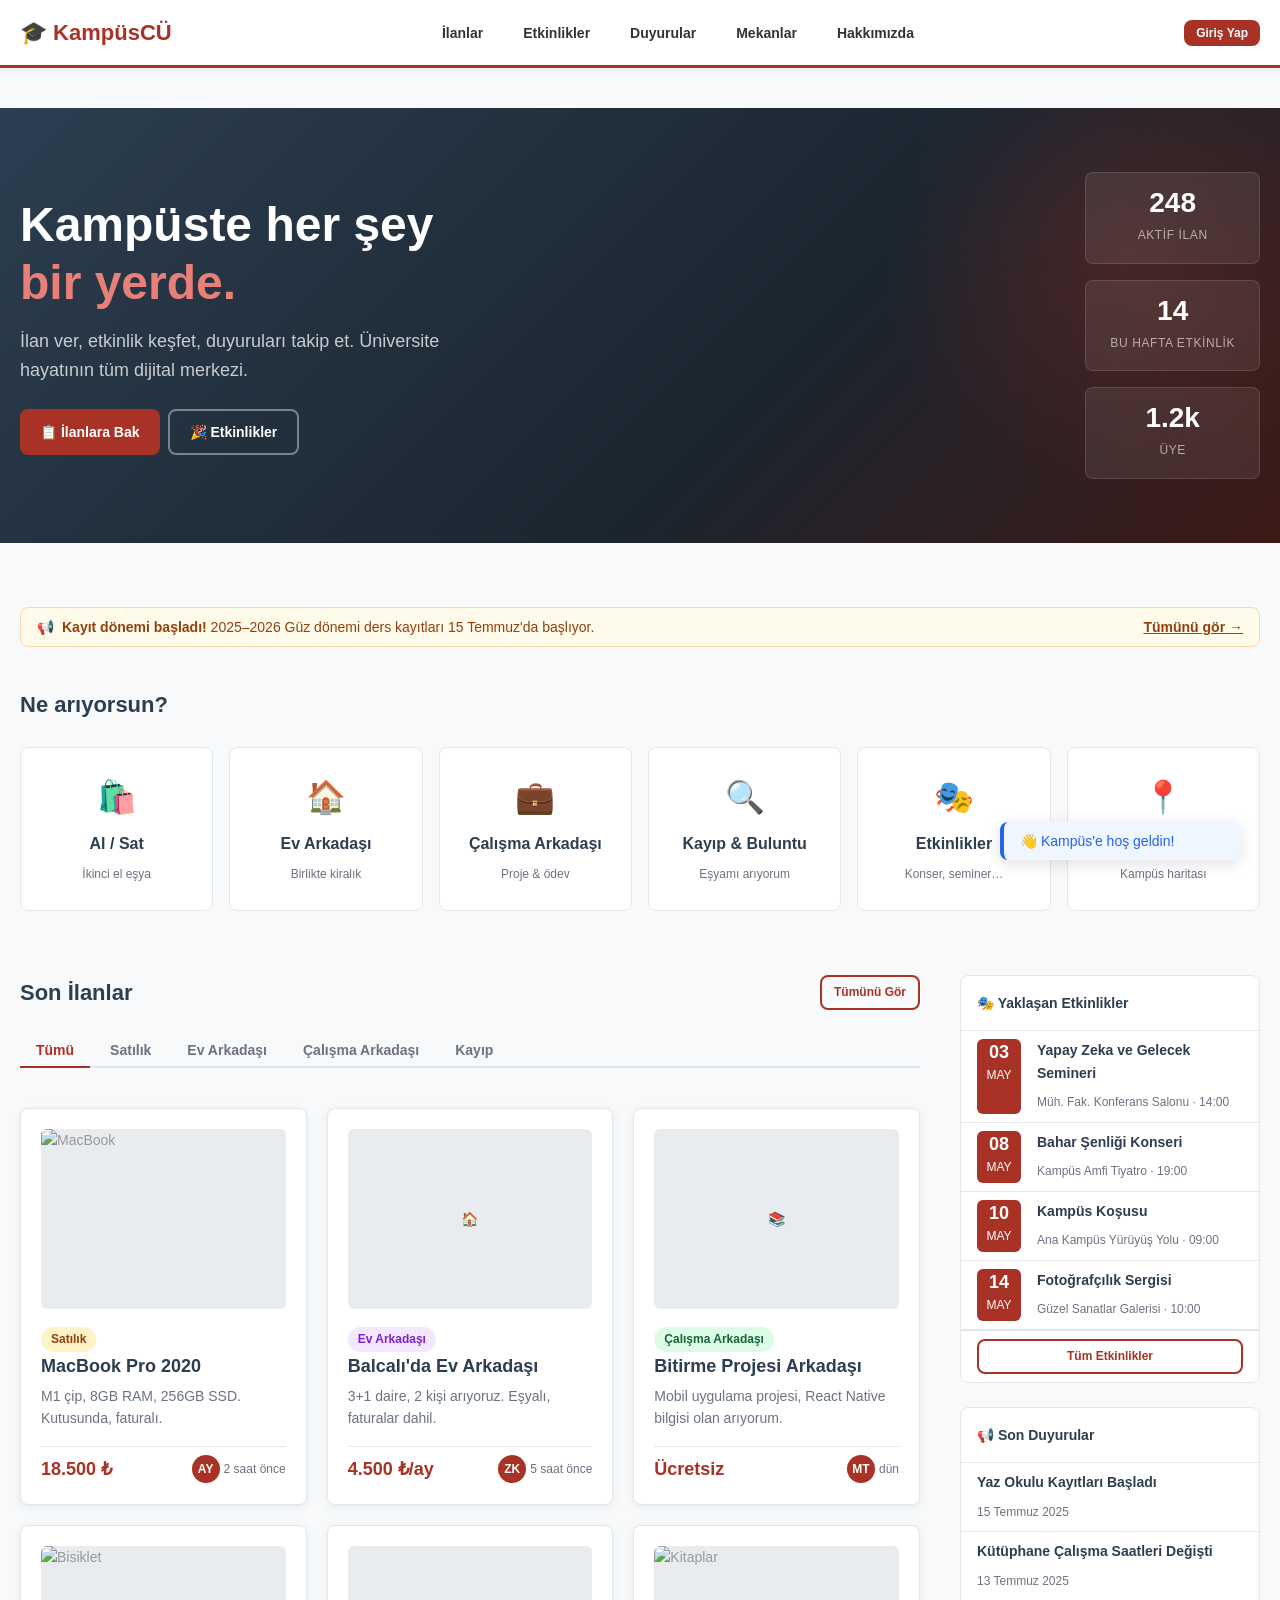
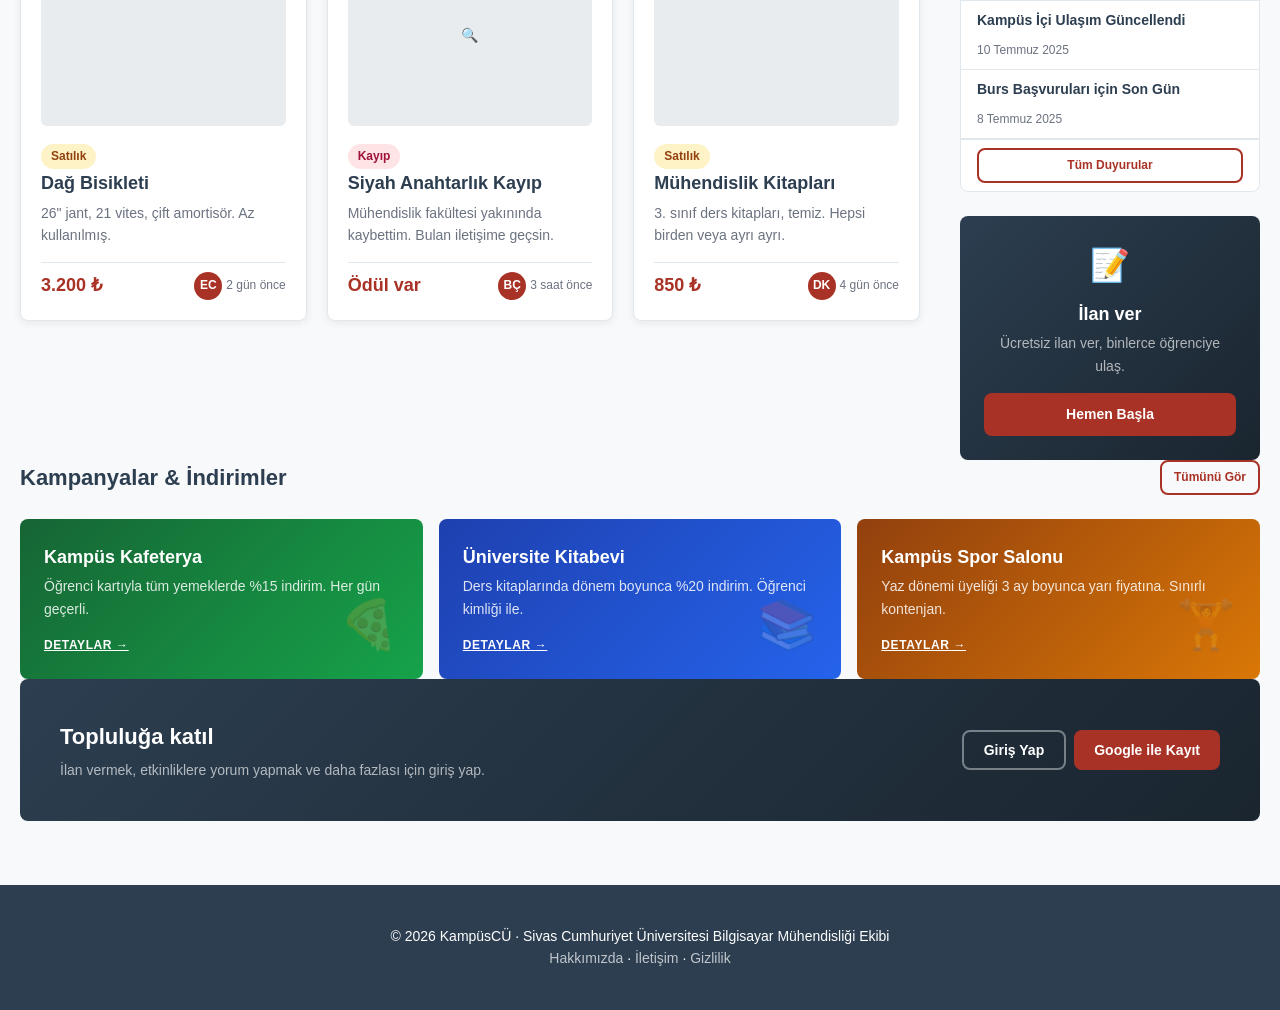
==== commit d4665d82: "Merge branch 'develop' into muhammed-mekanlar" ====
--- a/index.html
+++ b/index.html
@@ -1,5 +1,6 @@
 <!DOCTYPE html>
 <html lang="tr">
+
 <head>
     <meta charset="UTF-8">
     <meta name="viewport" content="width=device-width, initial-scale=1.0">
@@ -12,6 +13,7 @@
     <link rel="stylesheet" href="css/components.css">
     <link rel="stylesheet" href="css/index.css">
 </head>
+
 <body>
 
     <!-- ==================== NAVBAR ==================== -->
@@ -21,11 +23,11 @@
                 <a href="index.html" class="nav-logo">🎓 KampüsCÜ</a>
 
                 <ul class="nav-linkler" id="navMenu">
-                    <li><a href="ads.html">İlanlar</a></li>
+                    <li><a href="pages/ads.html">İlanlar</a></li>
                     <li><a href="pages/events.html">Etkinlikler</a></li>
-                    <li><a href="announcements.html">Duyurular</a></li>
-                    <li><a href="map.html">Mekanlar</a></li>
-                    <li><a href="about.html">Hakkımızda</a></li>
+                    <li><a href="pages/announcements.html">Duyurular</a></li>
+                    <li><a href="pages/map.html">Mekanlar</a></li>
+                    <li><a href="pages/about.html">Hakkımızda</a></li>
                 </ul>
 
                 <!-- Giriş yapılmamış durum — auth.js bu alanı günceller -->
@@ -60,7 +62,7 @@
                         Üniversite hayatının tüm dijital merkezi.
                     </p>
                     <div class="hero-butonlar">
-                        <a href="ads.html" class="buton">📋 İlanlara Bak</a>
+                        <a href="pages/ads.html" class="buton">📋 İlanlara Bak</a>
                         <a href="pages/events.html" class="buton ikincil">🎉 Etkinlikler</a>
                     </div>
                 </div>
@@ -94,7 +96,7 @@
                 <strong>Kayıt dönemi başladı!</strong>
                 2025–2026 Güz dönemi ders kayıtları 15 Temmuz'da başlıyor.
             </span>
-            <a href="announcements.html">Tümünü gör →</a>
+            <a href="pages/announcements.html">Tümünü gör →</a>
         </div>
 
         <!-- ---- HIZLI ERİŞİM ---- -->
@@ -104,22 +106,22 @@
             </div>
 
             <div class="hizli-erisim">
-                <a href="ads.html?kategori=satis" class="hizli-kart">
+                <a href="pages/ads.html?kategori=satis" class="hizli-kart">
                     <span class="hizli-kart-ikon">🛍️</span>
                     <strong class="hizli-kart-ad">Al / Sat</strong>
                     <span class="hizli-kart-aciklama">İkinci el eşya</span>
                 </a>
-                <a href="ads.html?kategori=ev-arkadas" class="hizli-kart">
+                <a href="pages/ads.html?kategori=ev-arkadas" class="hizli-kart">
                     <span class="hizli-kart-ikon">🏠</span>
                     <strong class="hizli-kart-ad">Ev Arkadaşı</strong>
                     <span class="hizli-kart-aciklama">Birlikte kiralık</span>
                 </a>
-                <a href="ads.html?kategori=is-arkadas" class="hizli-kart">
+                <a href="pages/ads.html?kategori=is-arkadas" class="hizli-kart">
                     <span class="hizli-kart-ikon">💼</span>
                     <strong class="hizli-kart-ad">Çalışma Arkadaşı</strong>
                     <span class="hizli-kart-aciklama">Proje & ödev</span>
                 </a>
-                <a href="ads.html?kategori=kayip" class="hizli-kart">
+                <a href="pages/ads.html?kategori=kayip" class="hizli-kart">
                     <span class="hizli-kart-ikon">🔍</span>
                     <strong class="hizli-kart-ad">Kayıp & Buluntu</strong>
                     <span class="hizli-kart-aciklama">Eşyamı arıyorum</span>
@@ -129,7 +131,7 @@
                     <strong class="hizli-kart-ad">Etkinlikler</strong>
                     <span class="hizli-kart-aciklama">Konser, seminer…</span>
                 </a>
-                <a href="map.html" class="hizli-kart">
+                <a href="pages/map.html" class="hizli-kart">
                     <span class="hizli-kart-ikon">📍</span>
                     <strong class="hizli-kart-ad">Mekanlar</strong>
                     <span class="hizli-kart-aciklama">Kampüs haritası</span>
@@ -144,7 +146,7 @@
             <section>
                 <div class="bolum-basligi">
                     <h2>Son İlanlar</h2>
-                    <a href="ads.html" class="buton ikincil kucuk">Tümünü Gör</a>
+                    <a href="pages/ads.html" class="buton ikincil kucuk">Tümünü Gör</a>
                 </div>
 
                 <!-- Sekme filtresi -->
@@ -322,25 +324,25 @@
                 <div class="kenar-blok">
                     <div class="kenar-blok-baslik">📢 Son Duyurular</div>
 
-                    <a href="announcements.html" class="duyuru-satir">
+                    <a href="pages/announcements.html" class="duyuru-satir">
                         <strong>Yaz Okulu Kayıtları Başladı</strong>
                         <time>15 Temmuz 2025</time>
                     </a>
-                    <a href="announcements.html" class="duyuru-satir">
+                    <a href="pages/announcements.html" class="duyuru-satir">
                         <strong>Kütüphane Çalışma Saatleri Değişti</strong>
                         <time>13 Temmuz 2025</time>
                     </a>
-                    <a href="announcements.html" class="duyuru-satir">
+                    <a href="pages/announcements.html" class="duyuru-satir">
                         <strong>Kampüs İçi Ulaşım Güncellendi</strong>
                         <time>10 Temmuz 2025</time>
                     </a>
-                    <a href="announcements.html" class="duyuru-satir">
+                    <a href="pages/announcements.html" class="duyuru-satir">
                         <strong>Burs Başvuruları için Son Gün</strong>
                         <time>8 Temmuz 2025</time>
                     </a>
 
                     <div class="kenar-blok-alt">
-                        <a href="announcements.html" class="buton ikincil tam kucuk">Tüm Duyurular</a>
+                        <a href="pages/announcements.html" class="buton ikincil tam kucuk">Tüm Duyurular</a>
                     </div>
                 </div>
 
@@ -349,7 +351,7 @@
                     <div class="kenar-cta-ikon">📝</div>
                     <h3>İlan ver</h3>
                     <p>Ücretsiz ilan ver, binlerce öğrenciye ulaş.</p>
-                    <a href="ads.html" class="buton tam">Hemen Başla</a>
+                    <a href="pages/ads.html" class="buton tam">Hemen Başla</a>
                 </div>
 
             </aside>
@@ -361,7 +363,7 @@
         <section>
             <div class="bolum-basligi">
                 <h2>Kampanyalar & İndirimler</h2>
-                <a href="announcements.html?kategori=indirim" class="buton ikincil kucuk">Tümünü Gör</a>
+                <a href="pages/announcements.html?kategori=indirim" class="buton ikincil kucuk">Tümünü Gör</a>
             </div>
 
             <div class="kampanya-izgarasi">
@@ -370,21 +372,21 @@
                         <strong>Kampüs Kafeterya</strong>
                         <p>Öğrenci kartıyla tüm yemeklerde %15 indirim. Her gün geçerli.</p>
                     </div>
-                    <a href="announcements.html">Detaylar →</a>
+                    <a href="pages/announcements.html">Detaylar →</a>
                 </div>
                 <div class="kampanya-kart mavi" data-emoji="📚">
                     <div>
                         <strong>Üniversite Kitabevi</strong>
                         <p>Ders kitaplarında dönem boyunca %20 indirim. Öğrenci kimliği ile.</p>
                     </div>
-                    <a href="announcements.html">Detaylar →</a>
+                    <a href="pages/announcements.html">Detaylar →</a>
                 </div>
                 <div class="kampanya-kart turuncu" data-emoji="🏋️">
                     <div>
                         <strong>Kampüs Spor Salonu</strong>
                         <p>Yaz dönemi üyeliği 3 ay boyunca yarı fiyatına. Sınırlı kontenjan.</p>
                     </div>
-                    <a href="announcements.html">Detaylar →</a>
+                    <a href="pages/announcements.html">Detaylar →</a>
                 </div>
             </div>
         </section>
@@ -411,7 +413,7 @@
         <div class="container">
             <p>© 2026 KampüsCÜ · Sivas Cumhuriyet Üniversitesi Bilgisayar Mühendisliği Ekibi</p>
             <p>
-                <a href="about.html">Hakkımızda</a> ·
+                <a href="pages/about.html">Hakkımızda</a> ·
                 <a href="#">İletişim</a> ·
                 <a href="#">Gizlilik</a>
             </p>
@@ -474,14 +476,14 @@
             document.getElementById(id).classList.remove('acik');
         }
         document.querySelectorAll('.modal-arkaplan').forEach(modal => {
-            modal.addEventListener('click', function(e) {
+            modal.addEventListener('click', function (e) {
                 if (e.target === this) modalKapat(this.id);
             });
         });
 
         /* Sekme filtresi — ilanlar.js hazır olunca oraya taşı */
         document.querySelectorAll('#ilanSekmeler .sekme').forEach(sekme => {
-            sekme.addEventListener('click', function() {
+            sekme.addEventListener('click', function () {
                 document.querySelectorAll('#ilanSekmeler .sekme')
                     .forEach(s => s.classList.remove('aktif'));
                 this.classList.add('aktif');
@@ -503,4 +505,5 @@
     </script>
 
 </body>
+
 </html>
--- a/css/variables.css
+++ b/css/variables.css
@@ -44,7 +44,7 @@
     --space-2xl:         64px;
 
     /* --- 4. ÖLÇÜLER --- */
-    --max-genislik:      1100px;
+    --max-genislik:      1440px;
     --kutu-yari-cap:     8px;
     --standart-bosluk:   20px;      /* Geriye dönük uyumluluk için korundu */
 
--- a/css/layout.css
+++ b/css/layout.css
@@ -151,8 +151,39 @@
     }
 
     .hamburger {
-        display: block;
+    display: none; /* Masaüstünde gizle */
+}
+
+/* Medya sorgusunun İÇİNE ekle (@media (max-width: 768px)) */
+@media (max-width: 768px) {
+    .hamburger {
+        display: block !important; /* Mobilde görünür yap */
+        background: none;
+        border: none;
+        font-size: 28px;
+        color: var(--ana-renk);
+        cursor: pointer;
     }
+
+    /* Linklerin mobildeki yerleşimi */
+    .nav-linkler {
+        display: none; /* Varsayılan kapalı */
+        position: absolute;
+        top: 100%;
+        left: 0;
+        width: 100%;
+        background: white;
+        flex-direction: column;
+        padding: 20px;
+        box-shadow: 0 5px 10px rgba(0,0,0,0.1);
+        z-index: 1000;
+    }
+
+    /* Butona basınca JS ile eklenen klas */
+    .nav-linkler.acik {
+        display: flex !important;
+    }
+}
 }
 
 /* Hamburger butonu masaüstünde gizli */
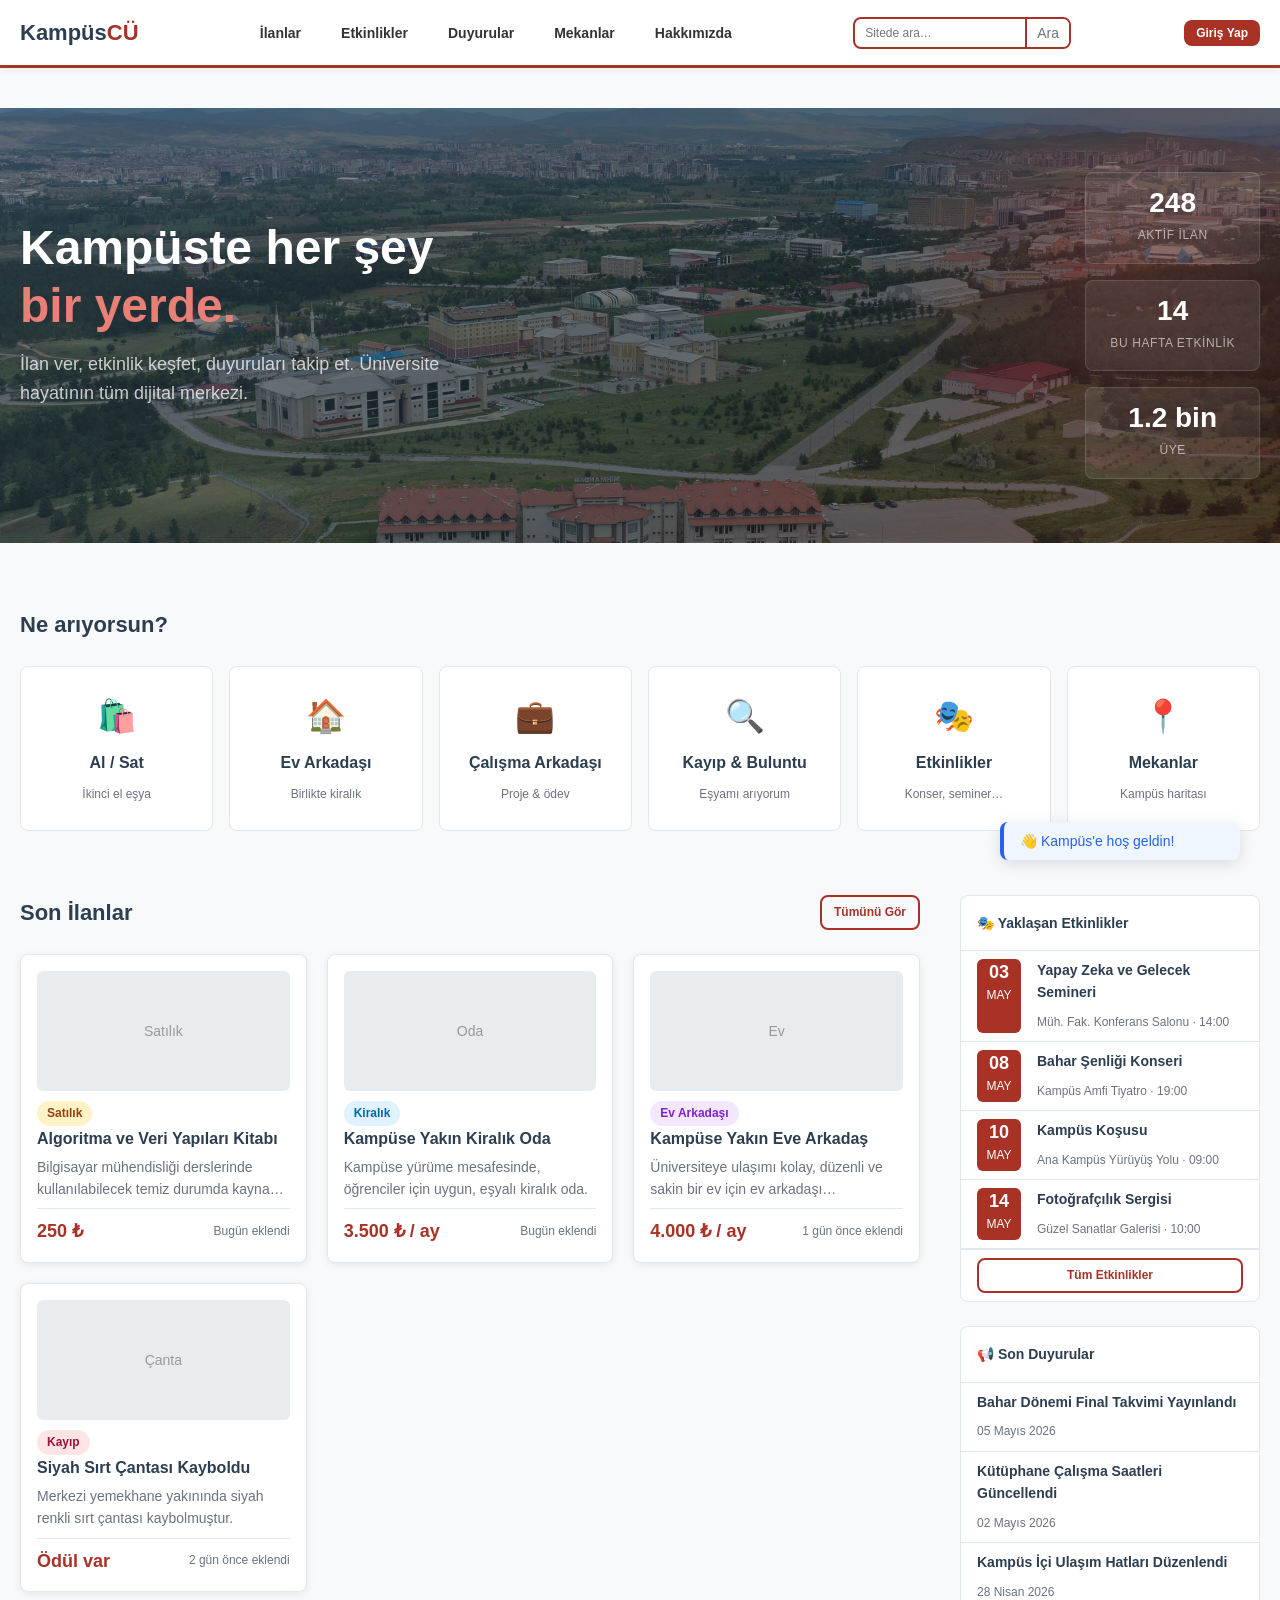
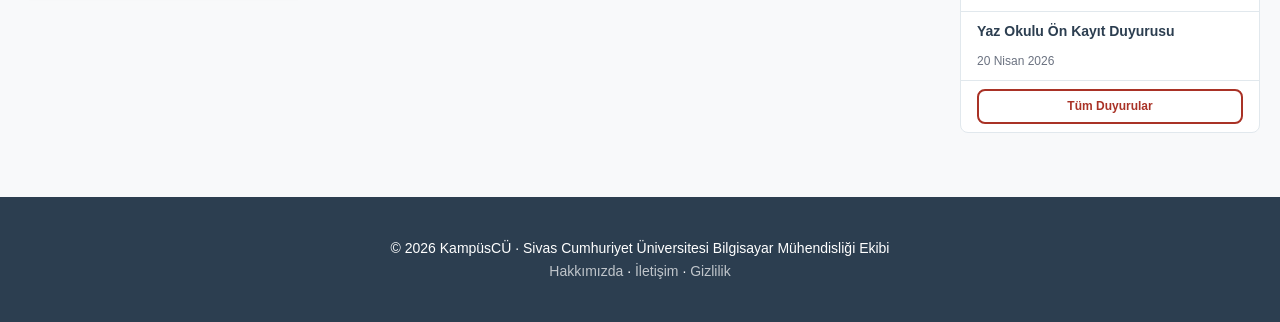
==== commit 2173ecc8: "feat: duyurular sayfası eklendi ve birden fazla sayfada gezinme güncellendi Duyuruları görüntülemek " ====
--- a/index.html
+++ b/index.html
@@ -6,7 +6,7 @@
     <meta name="viewport" content="width=device-width, initial-scale=1.0">
     <title>Ana Sayfa — KampüsCÜ</title>
 
-    <!-- CSS sırası önemli, değiştirme -->
+    <!-- CSS -->
     <link rel="stylesheet" href="css/variables.css">
     <link rel="stylesheet" href="css/base.css">
     <link rel="stylesheet" href="css/layout.css">
@@ -16,11 +16,11 @@
 
 <body>
 
-    <!-- ==================== NAVBAR ==================== -->
+    <!-- Navbar -->
     <header class="header">
         <div class="container">
             <nav class="nav-icerik">
-                <a href="index.html" class="nav-logo">🎓 KampüsCÜ</a>
+                <a href="index.html" class="nav-logo" aria-label="KampüsCÜ ana sayfasına git">Kampüs<span class="logo-vurgu">CÜ</span></a>
 
                 <ul class="nav-linkler" id="navMenu">
                     <li><a href="pages/ads.html">İlanlar</a></li>
@@ -30,25 +30,34 @@
                     <li><a href="pages/about.html">Hakkımızda</a></li>
                 </ul>
 
-                <!-- Giriş yapılmamış durum — auth.js bu alanı günceller -->
+                <!-- Genel arama -->
+                <div class="nav-arama-kapsayici">
+                    <form class="arama-kutusu nav-arama" id="genelAramaForm" role="search" aria-label="Genel arama">
+                        <input
+                            type="search"
+                            id="genelAramaInput"
+                            aria-label="Genel arama"
+                            placeholder="Sitede ara…"
+                            autocomplete="off"
+                        >
+                        <button type="submit">Ara</button>
+                    </form>
+                    <div class="arama-oneriler" id="genelAramaOneriler" role="listbox" aria-label="Arama önerileri" hidden></div>
+                    <span class="nav-arama-durum" id="genelAramaDurum" aria-live="polite" hidden></span>
+                </div>
+
+                <!-- auth.js burayı günceller -->
                 <div class="nav-kullanici" id="navKullanici">
                     <button class="buton kucuk" onclick="modalAc('girisModal')">Giriş Yap</button>
                 </div>
 
-                <!-- Giriş yapılmış durum örneği (auth.js tarafından yazılır):
-                <div class="nav-kullanici">
-                    <div class="avatar kucuk">AY</div>
-                    <a href="profile.html" class="buton ikincil kucuk">Profilim</a>
-                </div>
-                -->
-
                 <button class="hamburger" id="hamburger" aria-label="Menüyü aç">☰</button>
             </nav>
         </div>
     </header>
 
 
-    <!-- ==================== HERO (tam genişlik, container dışında) ==================== -->
+    <!-- Hero -->
     <section class="hero">
         <div class="container">
             <div class="hero-icerik">
@@ -61,10 +70,7 @@
                         İlan ver, etkinlik keşfet, duyuruları takip et.
                         Üniversite hayatının tüm dijital merkezi.
                     </p>
-                    <div class="hero-butonlar">
-                        <a href="pages/ads.html" class="buton">📋 İlanlara Bak</a>
-                        <a href="pages/events.html" class="buton ikincil">🎉 Etkinlikler</a>
-                    </div>
+                    
                 </div>
 
                 <div class="hero-istatistikler">
@@ -77,7 +83,7 @@
                         <span>Bu Hafta Etkinlik</span>
                     </div>
                     <div class="hero-stat">
-                        <strong>1.2k</strong>
+                        <strong>1.2 bin</strong>
                         <span>Üye</span>
                     </div>
                 </div>
@@ -86,20 +92,10 @@
     </section>
 
 
-    <!-- ==================== ANA İÇERİK ==================== -->
+    <!-- İçerik -->
     <main class="container">
 
-        <!-- Duyuru bandı — önemli duyuru varsa js ile gösterilir -->
-        <div class="duyuru-bandi" id="duyuruBandi">
-            <span>📢</span>
-            <span>
-                <strong>Kayıt dönemi başladı!</strong>
-                2025–2026 Güz dönemi ders kayıtları 15 Temmuz'da başlıyor.
-            </span>
-            <a href="pages/announcements.html">Tümünü gör →</a>
-        </div>
-
-        <!-- ---- HIZLI ERİŞİM ---- -->
+        <!-- Hızlı erişim -->
         <section>
             <div class="bolum-basligi">
                 <h2>Ne arıyorsun?</h2>
@@ -139,127 +135,19 @@
             </div>
         </section>
 
-        <!-- ---- SON İLANLAR + KENAR ÇUBUĞU ---- -->
+        <!-- Son ilanlar + kenar -->
         <div class="duzey-kenar">
 
-            <!-- SOL: SON İLANLAR -->
+            <!-- Son ilanlar -->
             <section>
                 <div class="bolum-basligi">
                     <h2>Son İlanlar</h2>
                     <a href="pages/ads.html" class="buton ikincil kucuk">Tümünü Gör</a>
                 </div>
 
-                <!-- Sekme filtresi -->
-                <div class="sekme-grubu" id="ilanSekmeler">
-                    <button class="sekme aktif" data-kategori="hepsi">Tümü</button>
-                    <button class="sekme" data-kategori="satis">Satılık</button>
-                    <button class="sekme" data-kategori="ev-arkadas">Ev Arkadaşı</button>
-                    <button class="sekme" data-kategori="is-arkadas">Çalışma Arkadaşı</button>
-                    <button class="sekme" data-kategori="kayip">Kayıp</button>
-                </div>
-
-                <!-- ilanlar.js bu ızgarayı Firestore'dan doldurur -->
-                <div class="izgara-3" id="ilanListesi">
-
-                    <!-- ÖRNEK: Fotoğraflı satılık -->
-                    <div class="kart tiklanabilir">
-                        <div class="kart-resim-alani">
-                            <img src="https://placehold.co/400x200/e9ecef/999?text=Fotograf" alt="MacBook">
-                        </div>
-                        <span class="etiket satis">Satılık</span>
-                        <h3 class="kart-baslik">MacBook Pro 2020</h3>
-                        <p class="kart-metin">M1 çip, 8GB RAM, 256GB SSD. Kutusunda, faturalı.</p>
-                        <div class="kart-alt">
-                            <span class="fiyat-etiketi">18.500 ₺</span>
-                            <div class="kart-kullanici">
-                                <div class="avatar kucuk">AY</div>
-                                <span class="kart-kullanici-zaman">2 saat önce</span>
-                            </div>
-                        </div>
-                    </div>
-
-                    <!-- ÖRNEK: Emoji placeholder'lı ev arkadaşı -->
-                    <div class="kart tiklanabilir">
-                        <div class="kart-resim-alani">🏠</div>
-                        <span class="etiket ev-arkadas">Ev Arkadaşı</span>
-                        <h3 class="kart-baslik">Balcalı'da Ev Arkadaşı</h3>
-                        <p class="kart-metin">3+1 daire, 2 kişi arıyoruz. Eşyalı, faturalar dahil.</p>
-                        <div class="kart-alt">
-                            <span class="fiyat-etiketi">4.500 ₺/ay</span>
-                            <div class="kart-kullanici">
-                                <div class="avatar kucuk">ZK</div>
-                                <span class="kart-kullanici-zaman">5 saat önce</span>
-                            </div>
-                        </div>
-                    </div>
-
-                    <!-- ÖRNEK: Çalışma arkadaşı -->
-                    <div class="kart tiklanabilir">
-                        <div class="kart-resim-alani">📚</div>
-                        <span class="etiket is-arkadas">Çalışma Arkadaşı</span>
-                        <h3 class="kart-baslik">Bitirme Projesi Arkadaşı</h3>
-                        <p class="kart-metin">Mobil uygulama projesi, React Native bilgisi olan arıyorum.</p>
-                        <div class="kart-alt">
-                            <span class="fiyat-etiketi">Ücretsiz</span>
-                            <div class="kart-kullanici">
-                                <div class="avatar kucuk">MT</div>
-                                <span class="kart-kullanici-zaman">dün</span>
-                            </div>
-                        </div>
-                    </div>
-
-                    <!-- ÖRNEK: Fotoğraflı satılık -->
-                    <div class="kart tiklanabilir">
-                        <div class="kart-resim-alani">
-                            <img src="https://placehold.co/400x200/e9ecef/999?text=Fotograf" alt="Bisiklet">
-                        </div>
-                        <span class="etiket satis">Satılık</span>
-                        <h3 class="kart-baslik">Dağ Bisikleti</h3>
-                        <p class="kart-metin">26" jant, 21 vites, çift amortisör. Az kullanılmış.</p>
-                        <div class="kart-alt">
-                            <span class="fiyat-etiketi">3.200 ₺</span>
-                            <div class="kart-kullanici">
-                                <div class="avatar kucuk">EC</div>
-                                <span class="kart-kullanici-zaman">2 gün önce</span>
-                            </div>
-                        </div>
-                    </div>
-
-                    <!-- ÖRNEK: Kayıp -->
-                    <div class="kart tiklanabilir">
-                        <div class="kart-resim-alani">🔍</div>
-                        <span class="etiket kayip">Kayıp</span>
-                        <h3 class="kart-baslik">Siyah Anahtarlık Kayıp</h3>
-                        <p class="kart-metin">Mühendislik fakültesi yakınında kaybettim. Bulan iletişime geçsin.</p>
-                        <div class="kart-alt">
-                            <span class="fiyat-etiketi">Ödül var</span>
-                            <div class="kart-kullanici">
-                                <div class="avatar kucuk">BÇ</div>
-                                <span class="kart-kullanici-zaman">3 saat önce</span>
-                            </div>
-                        </div>
-                    </div>
-
-                    <!-- ÖRNEK: Fotoğraflı satılık -->
-                    <div class="kart tiklanabilir">
-                        <div class="kart-resim-alani">
-                            <img src="https://placehold.co/400x200/e9ecef/999?text=Fotograf" alt="Kitaplar">
-                        </div>
-                        <span class="etiket satis">Satılık</span>
-                        <h3 class="kart-baslik">Mühendislik Kitapları</h3>
-                        <p class="kart-metin">3. sınıf ders kitapları, temiz. Hepsi birden veya ayrı ayrı.</p>
-                        <div class="kart-alt">
-                            <span class="fiyat-etiketi">850 ₺</span>
-                            <div class="kart-kullanici">
-                                <div class="avatar kucuk">DK</div>
-                                <span class="kart-kullanici-zaman">4 gün önce</span>
-                            </div>
-                        </div>
-                    </div>
-
-                </div><!-- /ilanListesi -->
-
-                <!-- ilanlar.js gösterir/gizler -->
+                <!-- ilanlar.js burayı doldurur -->
+                <div class="izgara-3" id="ilanListesi"></div>
+
                 <div class="yukleniyor" id="ilanYukleniyor" style="display:none;">
                     <div class="spinner"></div>
                 </div>
@@ -271,7 +159,7 @@
             </section>
 
 
-            <!-- SAĞ: KENAR ÇUBUĞU -->
+            <!-- Kenar -->
             <aside class="kenar-cubugu">
 
                 <!-- Yaklaşan etkinlikler -->
@@ -324,97 +212,29 @@
                 <div class="kenar-blok">
                     <div class="kenar-blok-baslik">📢 Son Duyurular</div>
 
-                    <a href="pages/announcements.html" class="duyuru-satir">
-                        <strong>Yaz Okulu Kayıtları Başladı</strong>
-                        <time>15 Temmuz 2025</time>
-                    </a>
-                    <a href="pages/announcements.html" class="duyuru-satir">
-                        <strong>Kütüphane Çalışma Saatleri Değişti</strong>
-                        <time>13 Temmuz 2025</time>
-                    </a>
-                    <a href="pages/announcements.html" class="duyuru-satir">
-                        <strong>Kampüs İçi Ulaşım Güncellendi</strong>
-                        <time>10 Temmuz 2025</time>
-                    </a>
-                    <a href="pages/announcements.html" class="duyuru-satir">
-                        <strong>Burs Başvuruları için Son Gün</strong>
-                        <time>8 Temmuz 2025</time>
-                    </a>
+                    <!-- duyurular.js burayı doldurur -->
+                    <div id="sonDuyuruListesi"></div>
 
                     <div class="kenar-blok-alt">
                         <a href="pages/announcements.html" class="buton ikincil tam kucuk">Tüm Duyurular</a>
                     </div>
                 </div>
 
-                <!-- İlan ver CTA -->
-                <div class="kenar-cta">
-                    <div class="kenar-cta-ikon">📝</div>
-                    <h3>İlan ver</h3>
-                    <p>Ücretsiz ilan ver, binlerce öğrenciye ulaş.</p>
-                    <a href="pages/ads.html" class="buton tam">Hemen Başla</a>
-                </div>
 
             </aside>
 
         </div><!-- /duzey-kenar -->
 
-
-        <!-- ---- KAMPANYALAR & İNDİRİMLER ---- -->
-        <section>
-            <div class="bolum-basligi">
-                <h2>Kampanyalar & İndirimler</h2>
-                <a href="pages/announcements.html?kategori=indirim" class="buton ikincil kucuk">Tümünü Gör</a>
-            </div>
-
-            <div class="kampanya-izgarasi">
-                <div class="kampanya-kart yesil" data-emoji="🍕">
-                    <div>
-                        <strong>Kampüs Kafeterya</strong>
-                        <p>Öğrenci kartıyla tüm yemeklerde %15 indirim. Her gün geçerli.</p>
-                    </div>
-                    <a href="pages/announcements.html">Detaylar →</a>
-                </div>
-                <div class="kampanya-kart mavi" data-emoji="📚">
-                    <div>
-                        <strong>Üniversite Kitabevi</strong>
-                        <p>Ders kitaplarında dönem boyunca %20 indirim. Öğrenci kimliği ile.</p>
-                    </div>
-                    <a href="pages/announcements.html">Detaylar →</a>
-                </div>
-                <div class="kampanya-kart turuncu" data-emoji="🏋️">
-                    <div>
-                        <strong>Kampüs Spor Salonu</strong>
-                        <p>Yaz dönemi üyeliği 3 ay boyunca yarı fiyatına. Sınırlı kontenjan.</p>
-                    </div>
-                    <a href="pages/announcements.html">Detaylar →</a>
-                </div>
-            </div>
-        </section>
-
-
-        <!-- ---- GİRİŞ YAPILMAMIŞ BANNER ---- -->
-        <!-- auth.js giriş yapılınca: document.getElementById('girisBanner').style.display = 'none' -->
-        <div class="giris-banner" id="girisBanner">
-            <div>
-                <h3>Topluluğa katıl</h3>
-                <p>İlan vermek, etkinliklere yorum yapmak ve daha fazlası için giriş yap.</p>
-            </div>
-            <div class="giris-banner-butonlar">
-                <button class="buton ikincil" onclick="modalAc('girisModal')">Giriş Yap</button>
-                <button class="buton" onclick="modalAc('girisModal')">Google ile Kayıt</button>
-            </div>
-        </div>
-
     </main>
 
 
-    <!-- ==================== FOOTER ==================== -->
+    <!-- Footer -->
     <footer class="footer">
         <div class="container">
             <p>© 2026 KampüsCÜ · Sivas Cumhuriyet Üniversitesi Bilgisayar Mühendisliği Ekibi</p>
             <p>
                 <a href="pages/about.html">Hakkımızda</a> ·
-                <a href="#">İletişim</a> ·
+                <a href="pages/about.html#iletisim">İletişim</a> ·
                 <a href="#">Gizlilik</a>
             </p>
         </div>
@@ -425,7 +245,7 @@
     <div class="toast-kapsayici" id="toastKapsayici"></div>
 
 
-    <!-- ==================== GİRİŞ MODALİ ==================== -->
+    <!-- Giriş modalı -->
     <div class="modal-arkaplan" id="girisModal">
         <div class="modal-kutu">
             <button class="modal-kapat" onclick="modalKapat('girisModal')">✕</button>
@@ -433,17 +253,13 @@
             <h2>Giriş Yap</h2>
             <p class="kart-metin">Kampüs topluluğuna katıl</p>
 
-            <button class="buton tam" id="googleGirisBtn">
-                🔵 Google ile Devam Et
-            </button>
-
             <p class="kart-metin" style="text-align:center; margin: var(--space-md) 0;">
-                veya e-posta ile
+                Öğrenci e-postan ile giriş yap
             </p>
 
             <div class="form-alani">
                 <label for="girisEmail">E-posta</label>
-                <input type="email" id="girisEmail" placeholder="ornek@cu.edu.tr">
+                <input type="email" id="girisEmail" placeholder="ornek@cumhuriyet.edu.tr">
             </div>
             <div class="form-alani">
                 <label for="girisSifre">Şifre</label>
@@ -452,57 +268,24 @@
 
             <button class="buton tam" id="emailGirisBtn">Giriş Yap</button>
 
+            <p class="kart-metin" style="text-align:center; margin-top: var(--space-md);">
+                Hesabın yok mu? <a href="pages/auth.html">Kayıt ol</a>
+            </p>
+
         </div>
     </div>
 
 
-    <!-- ==================== JS ==================== -->
+    <!-- Scriptler -->
     <script src="js/firebase-config.js"></script>
+    <script src="js/ui.js"></script>
     <script src="js/auth.js"></script>
-    <script src="js/ui.js"></script>
     <script src="js/ilanlar.js"></script>
-
-    <script>
-        /* Hamburger — tüm sayfalarda aynı */
-        document.getElementById('hamburger').addEventListener('click', () => {
-            document.getElementById('navMenu').classList.toggle('acik');
-        });
-
-        /* Modal yardımcıları — ui.js hazır olunca oraya taşı */
-        function modalAc(id) {
-            document.getElementById(id).classList.add('acik');
-        }
-        function modalKapat(id) {
-            document.getElementById(id).classList.remove('acik');
-        }
-        document.querySelectorAll('.modal-arkaplan').forEach(modal => {
-            modal.addEventListener('click', function (e) {
-                if (e.target === this) modalKapat(this.id);
-            });
-        });
-
-        /* Sekme filtresi — ilanlar.js hazır olunca oraya taşı */
-        document.querySelectorAll('#ilanSekmeler .sekme').forEach(sekme => {
-            sekme.addEventListener('click', function () {
-                document.querySelectorAll('#ilanSekmeler .sekme')
-                    .forEach(s => s.classList.remove('aktif'));
-                this.classList.add('aktif');
-                /* ilanlar.js: filtrele(this.dataset.kategori) */
-            });
-        });
-
-        /* Toast örneği — ui.js hazır olunca: toast('Hoş geldin!', 'bilgi') */
-        window.addEventListener('load', () => {
-            setTimeout(() => {
-                const kapsayici = document.getElementById('toastKapsayici');
-                const toast = document.createElement('div');
-                toast.className = 'toast bilgi';
-                toast.textContent = '👋 Kampüs\'e hoş geldin!';
-                kapsayici.appendChild(toast);
-                setTimeout(() => toast.remove(), 3500);
-            }, 800);
-        });
-    </script>
+    <script src="js/duyurular.js"></script>
+
+    <script src="js/common-page.js"></script>
+
+    <script src="js/index-page.js"></script>
 
 </body>
 
--- a/css/variables.css
+++ b/css/variables.css
@@ -1,7 +1,4 @@
-/* ============================================================
-   variables.css — Tüm ekip buradan beslenecek, başka yerde
-   sabit renk/boyut/boşluk değeri YAZILMAZ.
-   ============================================================ */
+/* variables.css — Tasarım değişkenleri */
 
 :root {
 
@@ -44,7 +41,7 @@
     --space-2xl:         64px;
 
     /* --- 4. ÖLÇÜLER --- */
-    --max-genislik:      1440px;
+    --max-genislik:      1600px;
     --kutu-yari-cap:     8px;
     --standart-bosluk:   20px;      /* Geriye dönük uyumluluk için korundu */
 
--- a/css/base.css
+++ b/css/base.css
@@ -1,6 +1,4 @@
-/* ============================================================
-   base.css — Reset ve global element stilleri
-   ============================================================ */
+/* base.css — Reset + temel stiller */
 
 * {
     margin: 0;
--- a/css/layout.css
+++ b/css/layout.css
@@ -1,6 +1,4 @@
-/* ============================================================
-   layout.css — Navbar, Footer, Container, Grid yapıları
-   ============================================================ */
+/* layout.css — Yerleşim (navbar, footer, grid) */
 
 /* --- CONTAINER --- */
 .container {
@@ -26,13 +24,19 @@
     justify-content: space-between;
     align-items: center;
     gap: var(--space-lg);
+    flex-wrap: wrap;
 }
 
 .nav-logo {
     font-size: var(--text-xl);
     font-weight: 700;
+    color: var(--koyu-renk);
+    text-decoration: none;
+}
+
+.nav-logo .logo-vurgu {
     color: var(--ana-renk);
-    text-decoration: none;
+    font-weight: 800;
 }
 
 .nav-linkler {
@@ -61,6 +65,43 @@
     display: flex;
     align-items: center;
     gap: var(--space-sm);
+}
+
+.nav-profil {
+    display: flex;
+    align-items: center;
+    gap: var(--space-sm);
+}
+
+.nav-profil-link {
+    display: flex;
+    flex-direction: column;
+    align-items: center;
+    gap: 2px;
+}
+
+.nav-profil-yazi {
+    font-size: var(--text-xs);
+    color: var(--metin-soluk);
+    line-height: 1;
+}
+
+.nav-profil-link:hover .nav-profil-yazi {
+    color: var(--ana-renk);
+}
+
+/* Navbar arama */
+.nav-arama-kapsayici {
+    position: relative;
+    display: flex;
+    align-items: center;
+    gap: var(--space-sm);
+}
+
+.nav-arama {
+    flex: 1;
+    max-width: 260px;
+    min-width: 180px;
 }
 
 /* --- FOOTER --- */
@@ -127,65 +168,6 @@
     gap: var(--standart-bosluk);
 }
 
-/* --- RESPONSIVE --- */
-@media (max-width: 768px) {
-    .nav-linkler {
-        display: none; /* Mobil menü JS ile açılır */
-    }
-
-    .nav-linkler.acik {
-        display: flex;
-        flex-direction: column;
-        position: absolute;
-        top: 100%;
-        left: 0;
-        right: 0;
-        background-color: var(--kutu-arkaplan);
-        padding: var(--space-md);
-        box-shadow: var(--orta-golge);
-        border-top: 1px solid var(--kenarlik-renk);
-    }
-
-    .duzey-kenar {
-        grid-template-columns: 1fr;
-    }
-
-    .hamburger {
-    display: none; /* Masaüstünde gizle */
-}
-
-/* Medya sorgusunun İÇİNE ekle (@media (max-width: 768px)) */
-@media (max-width: 768px) {
-    .hamburger {
-        display: block !important; /* Mobilde görünür yap */
-        background: none;
-        border: none;
-        font-size: 28px;
-        color: var(--ana-renk);
-        cursor: pointer;
-    }
-
-    /* Linklerin mobildeki yerleşimi */
-    .nav-linkler {
-        display: none; /* Varsayılan kapalı */
-        position: absolute;
-        top: 100%;
-        left: 0;
-        width: 100%;
-        background: white;
-        flex-direction: column;
-        padding: 20px;
-        box-shadow: 0 5px 10px rgba(0,0,0,0.1);
-        z-index: 1000;
-    }
-
-    /* Butona basınca JS ile eklenen klas */
-    .nav-linkler.acik {
-        display: flex !important;
-    }
-}
-}
-
 /* Hamburger butonu masaüstünde gizli */
 .hamburger {
     display: none;
@@ -194,4 +176,35 @@
     cursor: pointer;
     font-size: var(--text-xl);
     color: var(--metin-renk);
+}
+
+/* --- RESPONSIVE --- */
+@media (max-width: 768px) {
+    .nav-linkler {
+        display: none;
+        position: absolute;
+        top: 100%;
+        left: 0;
+        width: 100%;
+        background-color: var(--kutu-arkaplan);
+        flex-direction: column;
+        padding: var(--space-md);
+        box-shadow: var(--orta-golge);
+        border-top: 1px solid var(--kenarlik-renk);
+        z-index: 1000;
+    }
+
+    .nav-linkler.acik {
+        display: flex;
+    }
+
+    .duzey-kenar {
+        grid-template-columns: 1fr;
+    }
+
+    .hamburger {
+        display: block;
+        font-size: 28px;
+        color: var(--ana-renk);
+    }
 }
--- a/css/components.css
+++ b/css/components.css
@@ -1,7 +1,4 @@
-/* ============================================================
-   components.css — Paylaşılan bileşenler
-   Yeni bileşen eklemek için ekip lideriyle konuş.
-   ============================================================ */
+/* components.css — Paylaşılan bileşenler */
 
 
 /* ---- 1. KART ---- */
@@ -392,6 +389,75 @@
     background-color: var(--ana-renk-hover);
 }
 
+/* Navbar'daki arama kutusu — daha küçük ve çerçeveli */
+.arama-kutusu.nav-arama {
+    border-color: var(--ana-renk);
+    border-width: 2px;
+}
+
+.arama-kutusu.nav-arama input {
+    padding: 6px 10px;
+    font-size: var(--text-xs);
+}
+
+.arama-kutusu.nav-arama button {
+    padding: 6px 10px;
+    font-size: var(--text-sm);
+    background-color: var(--kutu-arkaplan);
+    color: var(--metin-soluk);
+    border-left: 2px solid var(--ana-renk);
+}
+
+.arama-kutusu.nav-arama button:hover {
+    background-color: var(--arkaplan);
+    color: var(--ana-renk);
+}
+
+.nav-arama-durum {
+    font-size: var(--text-xs);
+    color: var(--metin-soluk);
+    white-space: nowrap;
+}
+
+/* Arama önerileri dropdown */
+.arama-oneriler {
+    position: absolute;
+    top: calc(100% + 6px);
+    left: 0;
+    width: 100%;
+    max-width: 260px;
+    background-color: var(--kutu-arkaplan);
+    border: 1px solid var(--kenarlik-renk);
+    border-radius: var(--kutu-yari-cap);
+    box-shadow: var(--orta-golge);
+    overflow: hidden;
+    z-index: 200;
+}
+
+.arama-oneriler .arama-oneri {
+    display: flex;
+    justify-content: space-between;
+    gap: var(--space-md);
+    padding: 10px 12px;
+    text-decoration: none;
+    color: var(--metin-renk);
+    border-bottom: 1px solid var(--kenarlik-renk);
+}
+
+.arama-oneriler .arama-oneri:last-child {
+    border-bottom: none;
+}
+
+.arama-oneriler .arama-oneri:hover {
+    background-color: var(--arkaplan);
+    opacity: 1;
+}
+
+.arama-oneriler .arama-oneri small {
+    color: var(--metin-soluk);
+    white-space: nowrap;
+}
+
 
 /* ---- 10. BOŞ DURUM ---- */
 .bos-durum {
--- a/css/index.css
+++ b/css/index.css
@@ -1,16 +1,31 @@
-/* ============================================================
-   index.css — Sadece ana sayfaya özel stiller
-   components.css veya layout.css'de olan bir şeyi BURAYA YAZMA.
-   ============================================================ */
+/* index.css — Ana sayfa stilleri */
 
 /* ----- HERO ----- */
 .hero {
-    background: linear-gradient(135deg, var(--koyu-renk) 0%, #1a252f 60%, #3d1a16 100%);
+    background-image:
+        linear-gradient(135deg, var(--koyu-renk) 0%, #1a252f 60%, #3d1a16 100%),
+        url("../assets/img/01_kampüs.jpg");
+    background-size: cover;
+    background-position: center;
+    background-repeat: no-repeat;
     color: white;
     padding: var(--space-2xl) 0;
     margin-bottom: var(--space-2xl);
     position: relative;
     overflow: hidden;
+}
+
+@supports (background: color-mix(in srgb, #000 60%, transparent)) {
+    .hero {
+        background-image:
+            linear-gradient(
+                135deg,
+                color-mix(in srgb, var(--koyu-renk) 60%, transparent) 0%,
+                color-mix(in srgb, #1a252f 60%, transparent) 60%,
+                color-mix(in srgb, #3d1a16 60%, transparent) 100%
+            ),
+            url("../assets/img/01_kampüs.jpg");
+    }
 }
 
 .hero::before {
@@ -412,6 +427,33 @@
     color: var(--metin-soluk);
 }
 
+/* ----- SON İLANLAR (ANA SAYFA) ----- */
+.home-ilan-kart {
+    padding: var(--space-md);
+}
+
+.home-ilan-kart .kart-resim-alani {
+    height: 120px;
+    margin-bottom: var(--space-sm);
+}
+
+.home-ilan-kart .kart-baslik {
+    font-size: var(--text-base);
+}
+
+.home-ilan-kart .kart-metin {
+    display: -webkit-box;
+    -webkit-line-clamp: 2;
+    line-clamp: 2;
+    -webkit-box-orient: vertical;
+    overflow: hidden;
+}
+
+.home-ilan-kart .kart-alt {
+    margin-top: var(--space-sm);
+    padding-top: var(--space-sm);
+}
+
 /* ----- RESPONSIVE ----- */
 @media (max-width: 900px) {
     .hero-icerik {
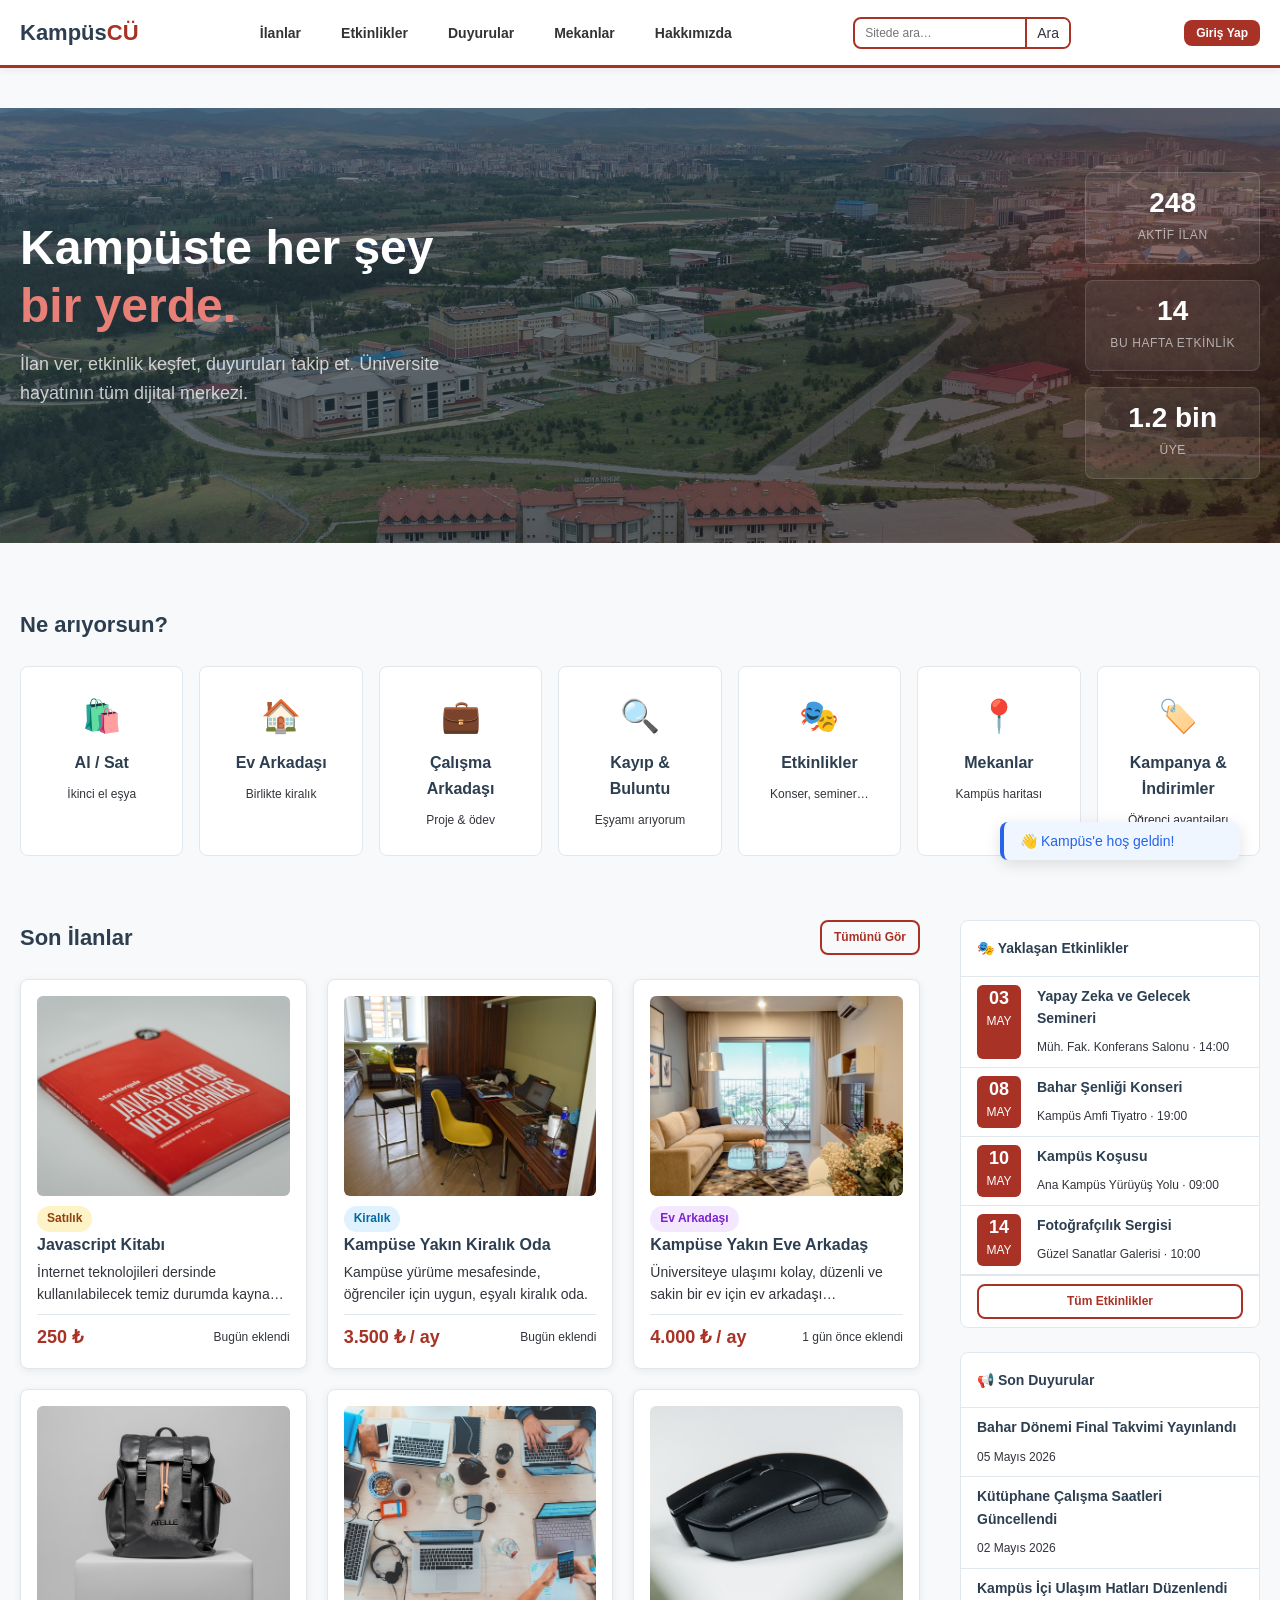
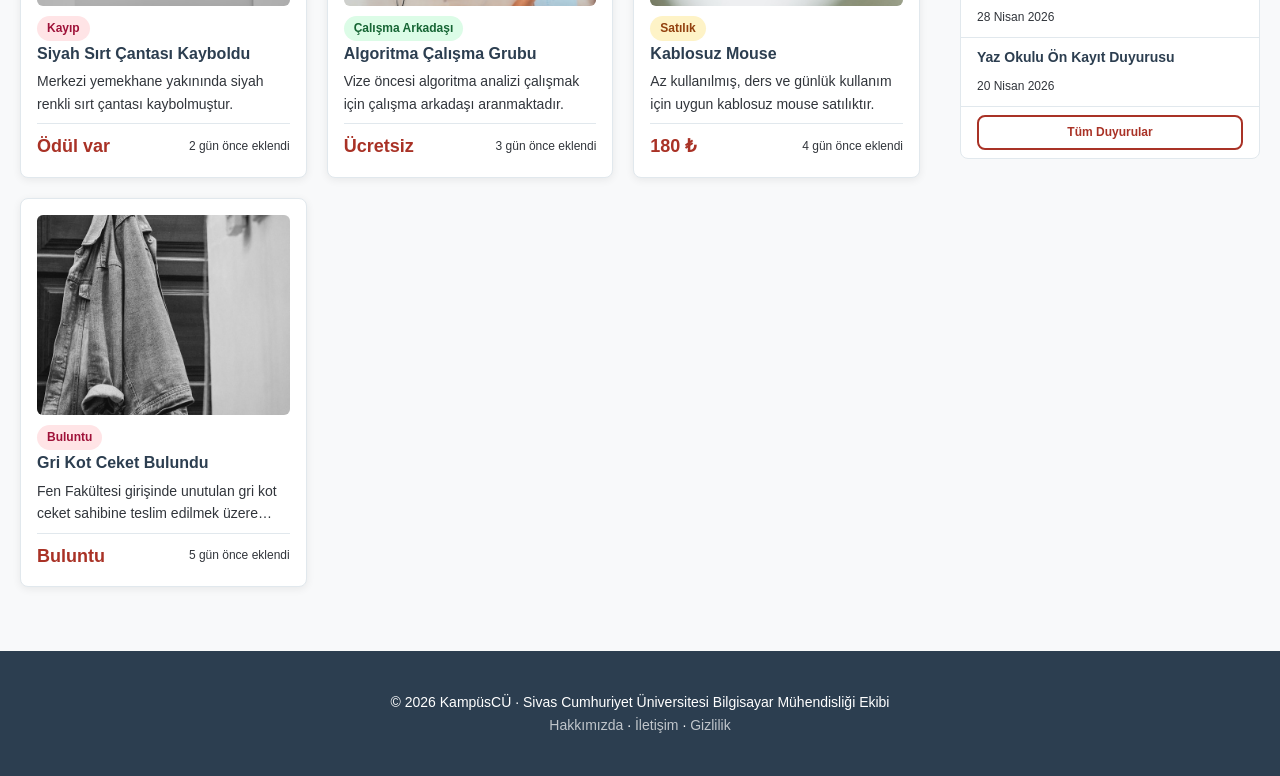
==== commit df09e474: "feat: add images and enhance accessibility with skip links across multiple pages" ====
--- a/index.html
+++ b/index.html
@@ -6,15 +6,20 @@
     <meta name="viewport" content="width=device-width, initial-scale=1.0">
     <title>Ana Sayfa — KampüsCÜ</title>
 
+    <meta name="description" content="KampüsCÜ — Sivas Cumhuriyet Üniversitesi öğrencileri için ilan, etkinlik, duyuru ve kampüs rehberi platformu.">
+
+
     <!-- CSS -->
-    <link rel="stylesheet" href="css/variables.css">
-    <link rel="stylesheet" href="css/base.css">
-    <link rel="stylesheet" href="css/layout.css">
-    <link rel="stylesheet" href="css/components.css">
+    <link rel="stylesheet" href="css/variables.css" as="style">
+    <link rel="stylesheet" href="css/base.css" as="style">
+    <link rel="stylesheet" href="css/layout.css" as="style">
+    <link rel="stylesheet" href="css/components.css" as="style">
     <link rel="stylesheet" href="css/index.css">
 </head>
 
 <body>
+
+    <a href="#anaIcerik" class="skip-link">İçeriğe geç</a>
 
     <!-- Navbar -->
     <header class="header">
@@ -93,7 +98,7 @@
 
 
     <!-- İçerik -->
-    <main class="container">
+    <main class="container" id="anaIcerik">
 
         <!-- Hızlı erişim -->
         <section>
@@ -132,6 +137,13 @@
                     <strong class="hizli-kart-ad">Mekanlar</strong>
                     <span class="hizli-kart-aciklama">Kampüs haritası</span>
                 </a>
+
+                <a href="pages/announcements.html?kategori=indirim" class="hizli-kart">
+                    <span class="hizli-kart-ikon">🏷️</span>
+                    <strong class="hizli-kart-ad">Kampanya & İndirimler</strong>
+                    <span class="hizli-kart-aciklama">Öğrenci avantajları</span>
+                </a>
+
             </div>
         </section>
 
@@ -158,6 +170,10 @@
 
             </section>
 
+            
+
+            
+
 
             <!-- Kenar -->
             <aside class="kenar-cubugu">
@@ -223,7 +239,9 @@
 
             </aside>
 
-        </div><!-- /duzey-kenar -->
+            
+
+        </div><!-- /duzey-kenar --> 
 
     </main>
 
--- a/css/variables.css
+++ b/css/variables.css
@@ -7,7 +7,7 @@
     --ana-renk-hover:    #8B1A10;   /* Hover durumu için koyu tonu */
     --koyu-renk:         #2C3E50;   /* Başlıklar ve footer */
     --metin-renk:        #333333;   /* Gövde metni */
-    --metin-soluk:       #6B7280;   /* İkincil / yardımcı metin */
+    --metin-soluk:       #31353b;   /* İkincil / yardımcı metin */
     --arkaplan:          #F8F9FA;   /* Sayfa arka planı */
     --kutu-arkaplan:     #FFFFFF;   /* Kart ve form arka planı */
     --kenarlik-renk:     #E1E8ED;   /* Çizgiler ve input kenarlıkları */
--- a/css/base.css
+++ b/css/base.css
@@ -35,4 +35,30 @@
 img {
     max-width: 100%;
     display: block;
+}
+
+/* --- ERİŞİLEBİLİRLİK --- */
+*:focus-visible {
+    outline: 2px solid var(--ana-renk);
+    outline-offset: 3px;
+}
+
+.skip-link {
+    position: absolute;
+    top: -100px;
+    left: var(--space-md);
+    background: var(--ana-renk);
+    color: white;
+    padding: var(--space-sm) var(--space-md);
+    border-radius: var(--kutu-yari-cap);
+    font-weight: 600;
+    font-size: var(--text-sm);
+    z-index: 9999;
+    transition: top 0.2s;
+}
+
+.skip-link:focus {
+    top: var(--space-sm);
+    outline: 2px solid white;
+    outline-offset: 2px;
 }
--- a/css/index.css
+++ b/css/index.css
@@ -4,7 +4,7 @@
 .hero {
     background-image:
         linear-gradient(135deg, var(--koyu-renk) 0%, #1a252f 60%, #3d1a16 100%),
-        url("../assets/img/01_kampüs.jpg");
+        url("../assets/img/01_kampüs.webp");
     background-size: cover;
     background-position: center;
     background-repeat: no-repeat;
@@ -433,7 +433,7 @@
 }
 
 .home-ilan-kart .kart-resim-alani {
-    height: 120px;
+    height: 200px;
     margin-bottom: var(--space-sm);
 }
 
@@ -483,4 +483,5 @@
         flex-direction: column;
         width: 100%;
     }
-}+}
+
